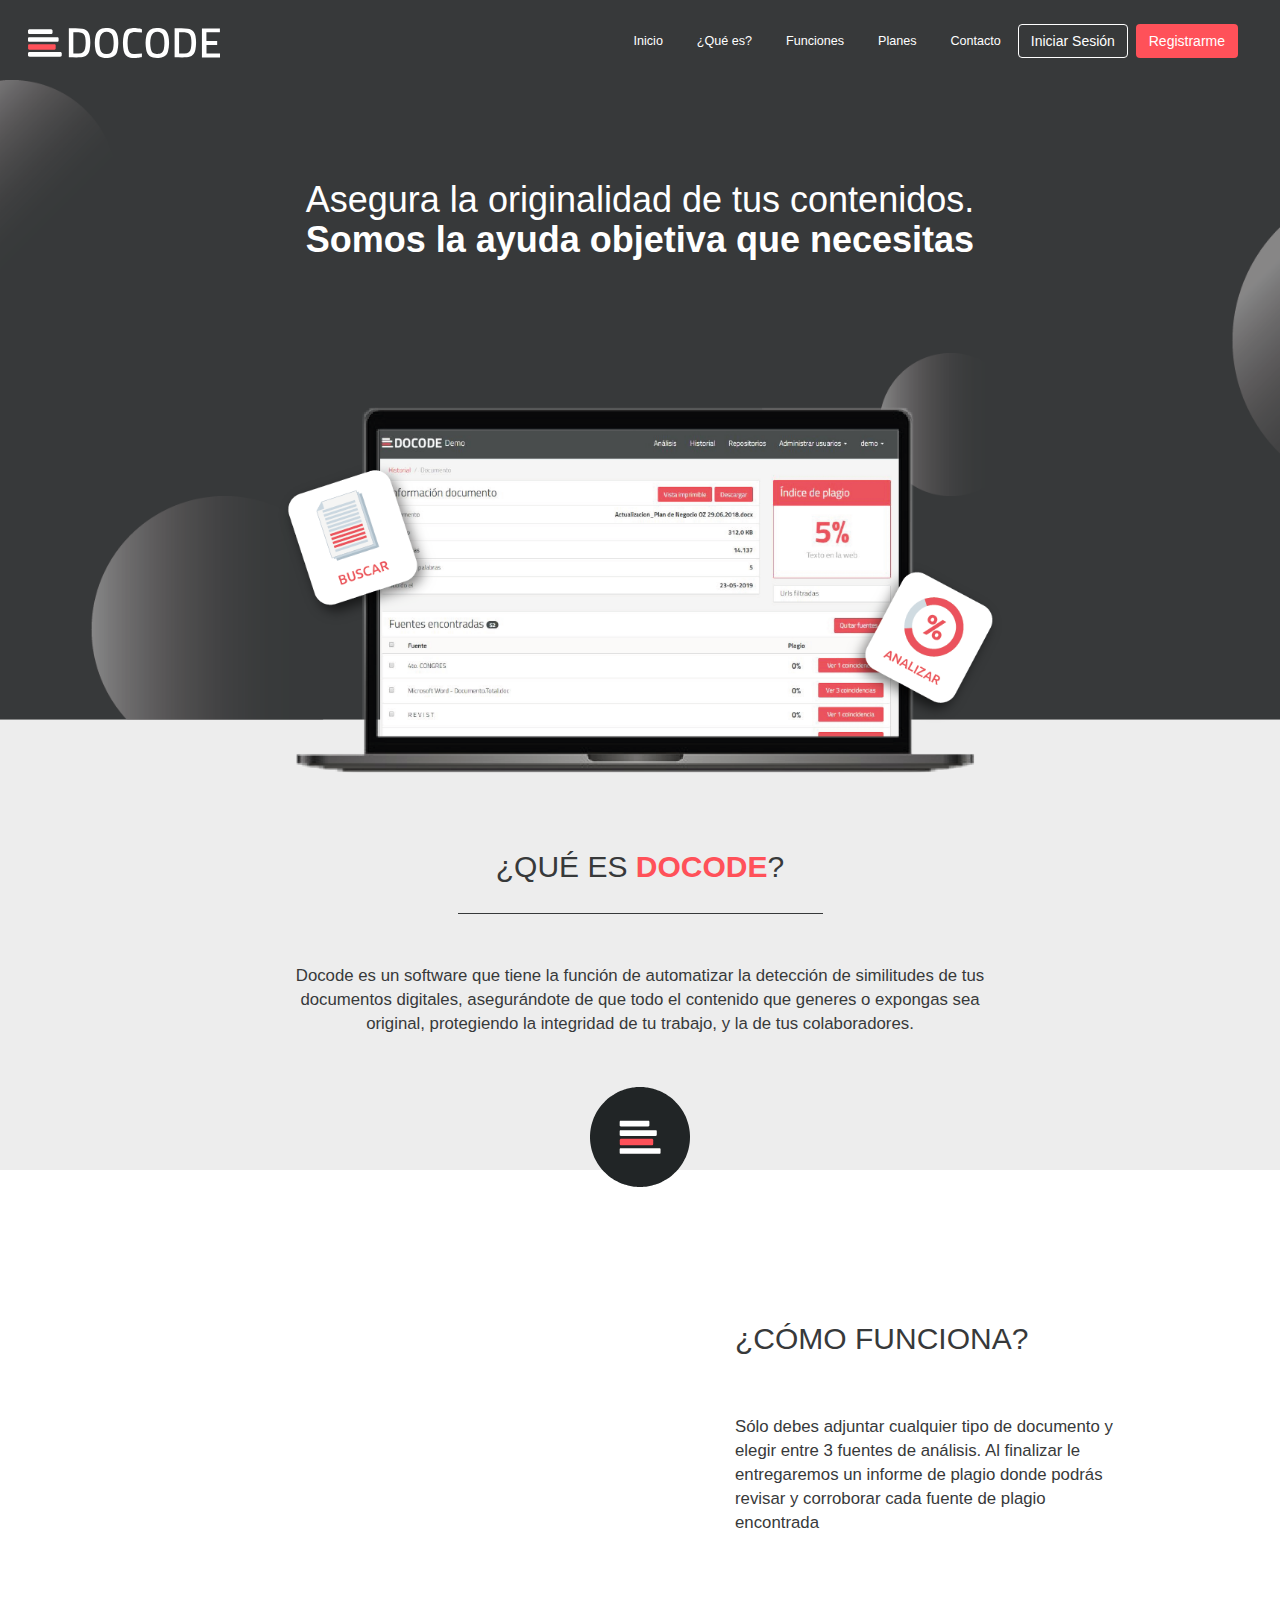
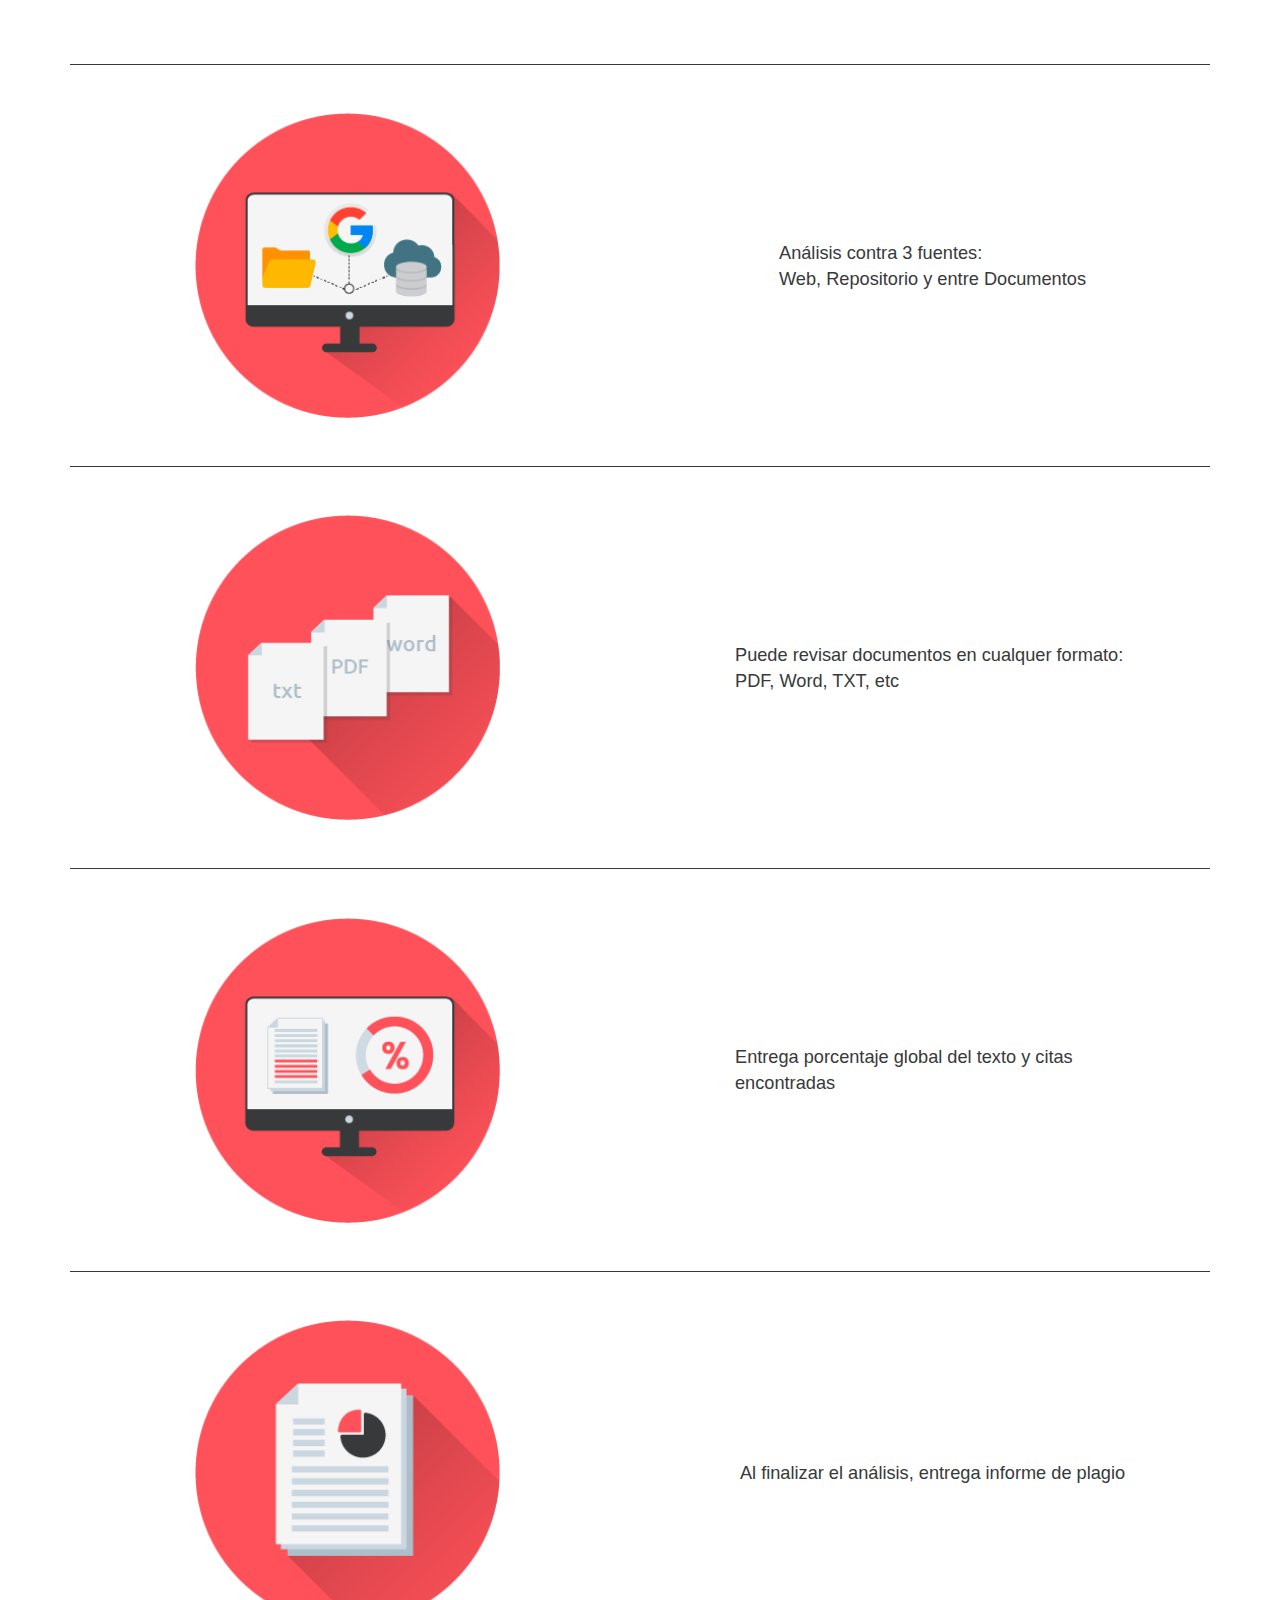
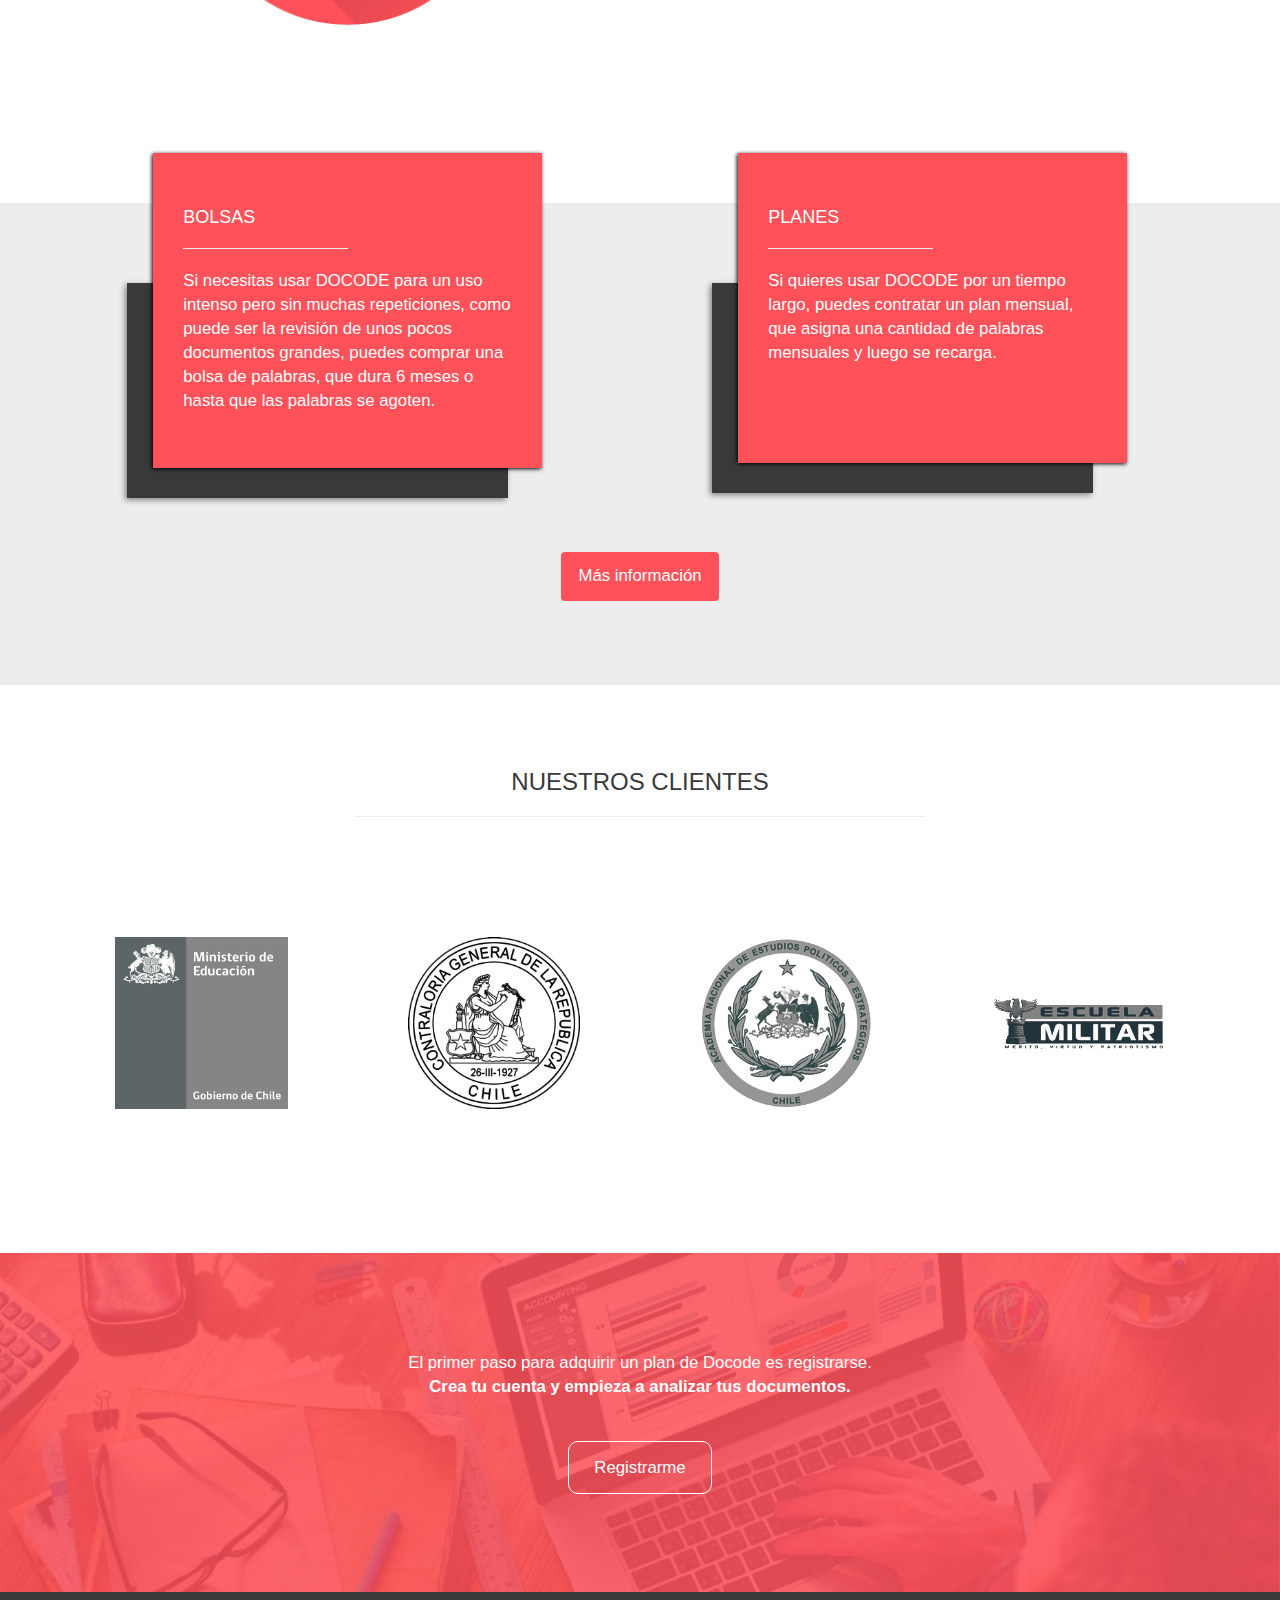
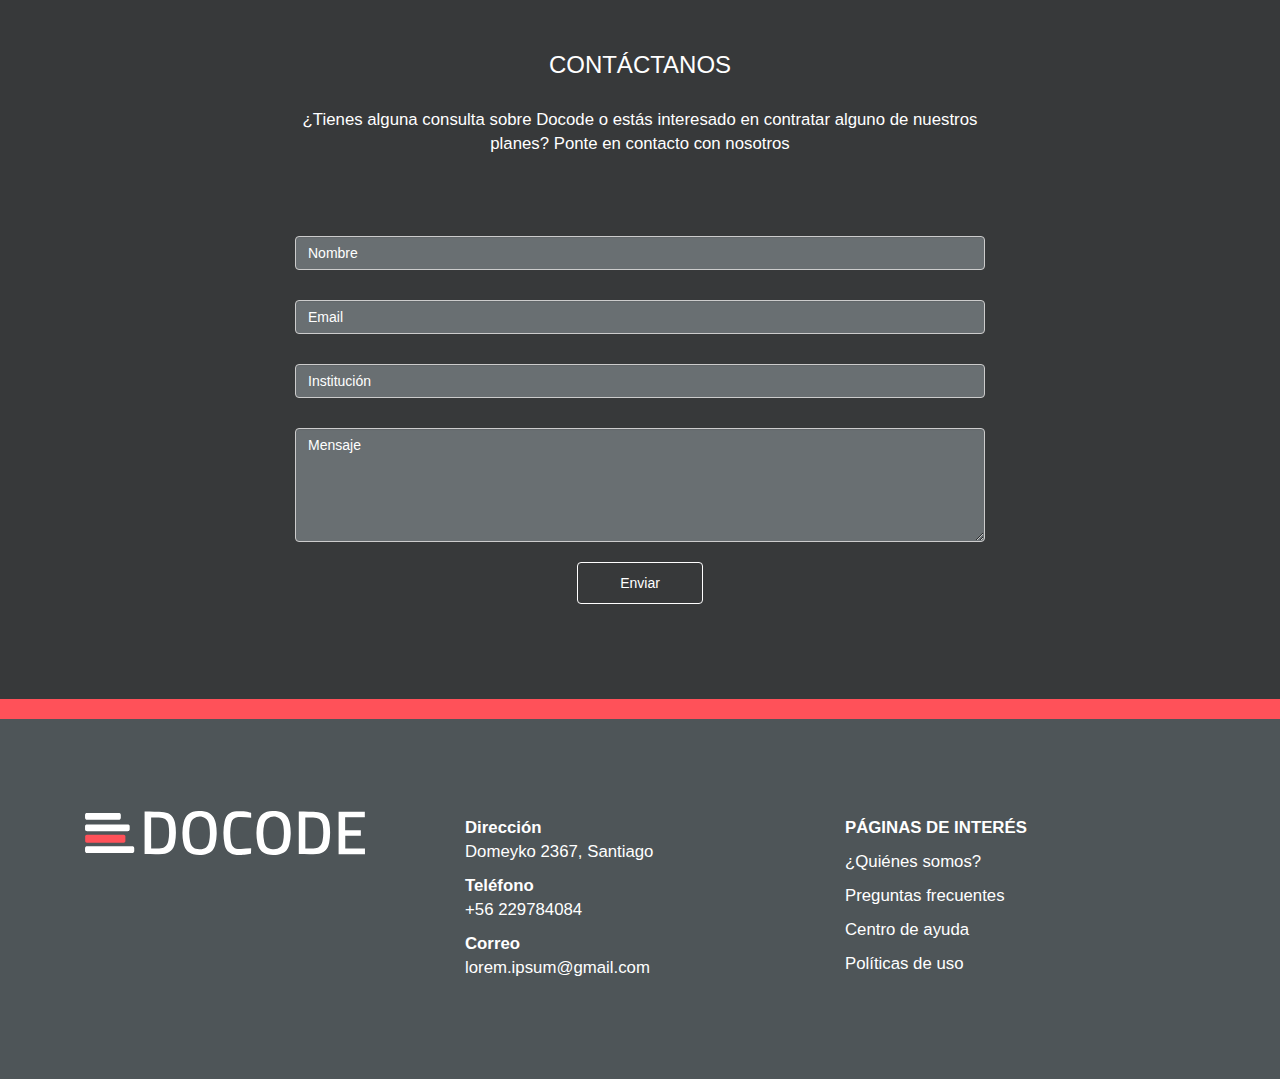
==== index.html @ 424f9059 "f" ====
<!DOCTYPE html>
<html lang="en">

<head>
  <meta charset="UTF-8">
  <meta name="viewport" content="width=device-width, initial-scale=1.0">
  <meta http-equiv="X-UA-Compatible" content="ie=edge">
  <meta name="Description" content="Enter your description here" />
  <link rel="stylesheet" href="https://cdnjs.cloudflare.com/ajax/libs/twitter-bootstrap/3.3.7/css/bootstrap.min.css">
  <link rel="stylesheet" href="https://cdnjs.cloudflare.com/ajax/libs/font-awesome/5.15.2/css/all.min.css">
  <link rel="stylesheet" href="https://use.fontawesome.com/releases/v5.15.2/css/all.css"
    integrity="sha384-vSIIfh2YWi9wW0r9iZe7RJPrKwp6bG+s9QZMoITbCckVJqGCCRhc+ccxNcdpHuYu" crossorigin="anonymous">
  <link rel="stylesheet" href="src/sass/style.css">
  <title>DOCODE</title>
</head>

<body>
  <nav>
    <input type="checkbox" id="check">
    <label class="checkbtn" for="check">
      <i class="fas fa-bars"></i>
    </label>

    <div class="docode-logo">
      <img src="src/assets/logo.svg" alt="">
    </div>
    <ul>
      <li><a href="#">Inicio</a></li>
      <li><a href="#que-es">¿Qué es?</a></li>
      <li><a href="#funciones">Funciones</a></li>
      <li><a href="#planes">Planes</a></li>
      <li><a href="#contacto">Contacto</a></li>
      <ul>
        <li><button type="button" class="btn btn-login">Iniciar Sesión</button></li>
        <li><button type="button" class="btn btn-register">Registrarme</button></li>
      </ul>
    </ul>
  </nav>
  <main>
    <div class="main-bg">
      <h1>Asegura la originalidad de tus contenidos. <br>
        <b>Somos la ayuda objetiva que necesitas</b>
      </h1>
    </div>
    <div class="container">
      <div class="col-md-8" id="que-es">
        <img class="img-fluid" src="./src/assets/computador.png" alt="">
        <h2>¿QUÉ ES <span class="text-red"><b>DOCODE</b></span>?</h2>
        <hr>
        <p class="col-md-9">
          Docode es un software que tiene la función de automatizar la detección
          de similitudes de tus documentos digitales, asegurándote de que todo el
          contenido que generes o expongas sea original, protegiendo la
          integridad de tu trabajo, y la de tus colaboradores.
        </p>
      </div>
    </div>
    <img class="logo-min" src="./src/assets/logomini-01.svg" alt="">
  </main>
  <div class="content">
    <div class="container">
      <div class="row">
        <div class="col-lg-6">
          <iframe width="100%" height="315" src="https://www.youtube.com/embed/mPg3WiUrgM8" frameborder="0"
            allow="accelerometer; autoplay; clipboard-write; encrypted-media; gyroscope; picture-in-picture"
            allowfullscreen></iframe>
        </div>
        <div class="col-lg-6" id="funciones">
          <h2>¿CÓMO FUNCIONA?</h2>
          <p>Sólo debes adjuntar cualquier tipo de
            documento y elegir entre 3 fuentes de
            análisis. Al finalizar le entregaremos un
            informe de plagio donde podrás revisar y
            corroborar cada fuente de plagio
            encontrada</p>
        </div>
      </div>
      <hr>
      <div class="row d-flex">
        <div class="col-md-6 content-icon">
          <img src="./src/assets/iconos/fuentes.png" alt="">
        </div>
        <div class="col-md-6 content-info">
          <p>Análisis contra 3 fuentes: <br>
            Web, Repositorio y entre
            Documentos</p>
        </div>
      </div>
      <hr>
      <div class="row d-flex">
        <div class="col-md-6 content-icon">
          <img src="./src/assets/iconos/documentos.png" alt="">
        </div>
        <div class="col-md-6 content-info">
          <p>Puede revisar documentos
            en cualquer formato: PDF,
            Word, TXT, etc</p>
        </div>
      </div>
      <hr>
      <div class="row d-flex">
        <div class="col-md-6 content-icon">
          <img src="./src/assets/iconos/porcentaje.png" alt="">
        </div>
        <div class="col-md-6 content-info">
          <p>Entrega porcentaje
            global del texto y citas
            encontradas</p>
        </div>
      </div>
      <hr>
      <div class="row d-flex">
        <div class="col-md-6 content-icon">
          <img src="./src/assets/iconos/analisis.png" alt="">
        </div>
        <div class="col-md-6 content-info">
          <p>Al finalizar el análisis,
            entrega informe de
            plagio</p>
        </div>
      </div>
    </div>
  </div>
  <div class="plans">
    <div class="container">
      <div id="planes" class="row">
        <div class="col-md-6 col-card">
          <div class="plan-bg-card">
          </div>
          <div class="plan-card">
            <h4>BOLSAS</h4>
            <hr>
            <p>Si necesitas usar DOCODE para
              un uso intenso pero sin muchas
              repeticiones, como puede ser la
              revisión de unos pocos
              documentos grandes, puedes
              comprar una bolsa de palabras,
              que dura 6 meses o hasta que
              las palabras se agoten.</p>
          </div>
        </div>
        <div class="col-md-6 col-card">
          <div class="plan-bg-card">
          </div>
          <div class="plan-card">
            <h4>PLANES</h4>
            <hr>
            <p>Si quieres usar DOCODE por un
              tiempo largo, puedes contratar
              un plan mensual, que asigna una
              cantidad de palabras mensuales
              y luego se recarga.</p>
          </div>
        </div>
      </div>
      <div class="plan-button">
        <button type="button" class="btn">Más información</button>
      </div>
    </div>
  </div>
  <div class="clients">
    <div class="container">
      <h3>NUESTROS CLIENTES</h3>
      <hr>
      <div class="row">
        <div class="col-md-3 col-sm-6">
          <img src="./src/assets/clientes/Logo_del_Ministerio_de_Educación_(Chile).png" alt="">
        </div>
        <div class="col-md-3 col-sm-6">
          <img src="./src/assets/clientes/Contraloria_General_de_la_Republica_de_Chile.png" alt="">
        </div>
        <div class="col-md-3 col-sm-6">
          <img src="./src/assets/clientes/Logo_anepe_grande.png" alt="">
        </div>
        <div class="col-md-3 col-sm-6">
          <img src="./src/assets/clientes/escuela-militar.png" alt="">
        </div>
      </div>
    </div>
  </div>
  <div class="register">
    <div class="container">
      <p>El primer paso para adquirir un plan de Docode es registrarse. <br>
        <b> Crea tu cuenta y empieza a analizar tus documentos.</b>
      </p>
      <div class="register-button">
        <button type="button" class="btn">Registrarme</button>
      </div>
    </div>
  </div>
  <div class="contact">
    <div class="container">
      <div class="row" id="contacto">
        <div class="col-md-8 col-md-offset-2">
          <h3>CONTÁCTANOS</h3>
          <p>¿Tienes alguna consulta sobre Docode o estás interesado en contratar alguno
            de nuestros planes? Ponte en contacto con nosotros</p>
          <form action="">
            <div class="form-group">
              <input type="name" class="form-control" id="name" placeholder="Nombre">
              <input type="email" class="form-control" id="email" placeholder="Email">
              <input class="form-control" id="institucion" placeholder="Institución">
              <textarea class="form-control" placeholder="Mensaje" rows="5"></textarea>
              <div class="send-button">
                <button type="button" class="btn">Enviar</button>
              </div>
            </div>
          </form>
        </div>
      </div>
    </div>
  </div>
  <footer>
    <div class="redband"></div>
    <div class="container">
      <div class="row">
        <div class="col-sm-4">
          <img src="./src/assets/logo.svg" alt="">
        </div>
        <div class="col-sm-4">
          <ul>
            <li><b>Dirección</b><br>
              Domeyko 2367, Santiago</li>

            <li><b>Teléfono</b><br>
              +56 229784084</li>

            <li><b>Correo</b><br>
              <a href="mailto:">lorem.ipsum@gmail.com
            </li></a>
          </ul>
        </div>
        <div class="col-sm-4">
          <ul>
            <li>
              <b>PÁGINAS DE INTERÉS</b>
            </li>
            <li>
              <a href="">¿Quiénes somos?</a>
            </li>
            <li>
              <a href="">Preguntas frecuentes</a>
            </li>
            <li>
              <a href="">Centro de ayuda</a>
            </li>
            <li>
              <a href="">Políticas de uso</a>
            </li>
          </ul>
        </div>
      </div>
    </div>
  </footer>


  <script src="https://cdnjs.cloudflare.com/ajax/libs/jquery/3.5.1/jquery.min.js"></script>
  <script src="https://cdnjs.cloudflare.com/ajax/libs/twitter-bootstrap/3.3.7/js/bootstrap.min.js"></script>
</body>

</html>
---- src/sass/style.css ----
nav {
  background-color: #37393A;
  height: 80px;
  width: 100%;
  z-index: 3;
}

.docode-logo {
  display: inline-block;
  padding: 28px;
}

.docode-logo img {
  height: 30px;
  -webkit-transition: .3s;
  transition: .3s;
}

@media (max-width: 599px) {
  .docode-logo img {
    height: 23px;
  }
}

nav {
  position: fixed;
}

nav ul {
  float: right;
  margin-right: 20px;
}

@media (max-width: 928px) {
  nav ul {
    position: fixed;
    width: 100%;
    height: 100vh;
    background: #37393A;
    top: 80px;
    left: -100%;
    text-align: center;
    -webkit-transition: all .5s;
    transition: all .5s;
  }
}

nav ul li {
  display: inline-block;
  line-height: 80px;
  margin: 0 2px;
}

@media (max-width: 928px) {
  nav ul li {
    display: block;
  }
}

nav ul li a {
  color: white;
  font-size: .9em;
  padding: 7px 13px;
  border-radius: 3px;
}

@media (max-width: 928px) {
  nav ul li a {
    font-size: 20px;
  }
}

nav ul li a:hover, nav ul li a:focus {
  text-decoration: none;
  color: white;
  background-color: #FF5159;
}

@media (max-width: 928px) {
  nav ul li a:hover, nav ul li a:focus {
    color: #FF5159;
    background: none;
  }
}

.checkbtn {
  font-size: 30px;
  color: white;
  float: right;
  line-height: 80px;
  margin-right: 40px;
  cursor: pointer;
  display: none;
}

@media (max-width: 928px) {
  .checkbtn {
    display: block;
  }
}

#check {
  display: none;
}

#check:checked ~ ul {
  left: 0;
}

.btn-login {
  background-color: #37393A;
  color: white;
  border: solid 1px white;
  -webkit-transition: .3s;
  transition: .3s;
}

.btn-login:hover {
  background-color: white;
}

.btn-register {
  background-color: #FF5159;
  color: white;
  -webkit-transition: .3s;
  transition: .3s;
}

.btn-register:hover {
  background-color: #ff1e28;
  color: white;
}

main {
  min-height: 130vh;
  display: -webkit-box;
  display: -ms-flexbox;
  display: flex;
  background-color: #EDEDED;
  -webkit-box-orient: vertical;
  -webkit-box-direction: normal;
      -ms-flex-direction: column;
          flex-direction: column;
}

main .main-bg {
  height: 80vh;
  width: 100%;
  background-image: url("../assets/banner.png");
  background-size: cover;
  background-position: center;
  z-index: 1;
  display: -webkit-box;
  display: -ms-flexbox;
  display: flex;
  -webkit-box-pack: center;
      -ms-flex-pack: center;
          justify-content: center;
}

main .main-bg h1 {
  color: white;
  margin: 0 auto;
  margin-top: 5em;
}

@media (max-width: 767px) {
  main .main-bg h1 {
    text-align: center;
    font-size: 2em;
    margin-top: 6em;
  }
}

main .container {
  z-index: 2;
  display: -webkit-box;
  display: -ms-flexbox;
  display: flex;
  -webkit-box-orient: vertical;
  -webkit-box-direction: normal;
      -ms-flex-direction: column;
          flex-direction: column;
  -ms-flex-pack: distribute;
      justify-content: space-around;
  -webkit-box-align: center;
      -ms-flex-align: center;
          align-items: center;
  text-align: center;
}

main .container .col-md-8 {
  margin-top: -40vh;
}

@media (max-width: 767px) {
  main .container .col-md-8 {
    margin-top: -20vh;
  }
}

main .container img {
  width: 100%;
}

main .container hr {
  width: 50%;
  margin: 0 auto;
  border-top: #37393A solid 1px;
}

main .container h2 {
  padding: 1em 0;
}

main .container p {
  font-size: 1.2em;
  padding: 3em 0;
  width: 100%;
}

main .text-red {
  color: #FF5159;
}

main .logo-min {
  width: 100px;
  margin-left: auto;
  margin-right: auto;
  margin-bottom: -50px;
}

.content {
  margin-top: 8em;
}

.content h2 {
  padding: 4rem 8rem;
  padding-bottom: 2rem;
}

@media (max-width: 767px) {
  .content h2 {
    padding: 3rem;
  }
}

.content p {
  font-size: 1.2em;
  padding: 4rem 8rem;
}

@media (max-width: 767px) {
  .content p {
    padding: 3rem;
  }
}

.content .row .col-lg-6 {
  margin-bottom: 3em;
}

.content .d-flex {
  display: -webkit-box;
  display: -ms-flexbox;
  display: flex;
  -webkit-box-pack: center;
      -ms-flex-pack: center;
          justify-content: center;
  -webkit-box-align: center;
      -ms-flex-align: center;
          align-items: center;
}

@media (max-width: 767px) {
  .content .d-flex {
    display: block;
  }
}

.content hr {
  border-top: #37393A solid 1px;
}

.content .content-icon {
  display: -webkit-box;
  display: -ms-flexbox;
  display: flex;
  -webkit-box-pack: center;
      -ms-flex-pack: center;
          justify-content: center;
  padding: 2em 10em;
}

.content .content-icon img {
  width: 100%;
}

@media (max-width: 599px) {
  .content .content-icon img {
    width: 100px;
    height: 100px;
  }
}

.content .content-info {
  display: -webkit-box;
  display: -ms-flexbox;
  display: flex;
  -webkit-box-pack: center;
      -ms-flex-pack: center;
          justify-content: center;
  -webkit-box-align: center;
      -ms-flex-align: center;
          align-items: center;
  height: 100%;
}

.content .content-info p {
  font-size: 1.3em;
}

@media (max-width: 992px) {
  .content .content-info p {
    padding: 4rem;
  }
}

.plans {
  background-color: #EDEDED;
  margin-top: 15rem;
  position: relative;
  min-height: 50vh;
}

.plans .col-card {
  margin-top: 5rem;
  display: -webkit-box;
  display: -ms-flexbox;
  display: flex;
  -webkit-box-pack: center;
      -ms-flex-pack: center;
          justify-content: center;
  -webkit-box-align: center;
      -ms-flex-align: center;
          align-items: center;
}

@media (max-width: 992px) {
  .plans .col-card {
    margin-top: 18rem;
  }
}

.plans .plan-bg-card {
  background-color: #37393A;
  position: absolute;
  margin-left: -6rem;
  margin-top: 6rem;
  width: 65%;
  height: 100%;
  z-index: 0;
  -webkit-box-shadow: -2px 2px 6px gray;
          box-shadow: -2px 2px 6px gray;
}

.plans .plan-card {
  position: relative;
  margin-top: -10rem;
  background-color: #FF5159;
  padding: 5.5rem 3rem;
  width: 70%;
  z-index: 1;
  -webkit-box-shadow: -1px 1px 4px black;
          box-shadow: -1px 1px 4px black;
  min-height: 310px;
}

@media (max-width: 599px) {
  .plans .plan-card {
    width: 85%;
  }
}

.plans .plan-card p {
  color: white;
  font-size: 1.2em;
}

.plans .plan-card h4 {
  color: white;
}

.plans .plan-card hr {
  width: 50%;
}

.plans .plan-button {
  display: -webkit-box;
  display: -ms-flexbox;
  display: flex;
  -webkit-box-pack: center;
      -ms-flex-pack: center;
          justify-content: center;
  margin-top: 6em;
}

.plans .plan-button button {
  color: white;
  background: #FF5159;
  font-size: 1.2em;
  padding: .7em 1em;
  margin-bottom: 5em;
  -webkit-transition: .3s;
  transition: .3s;
}

.plans .plan-button button:hover {
  background-color: #ff1e28;
}

.clients {
  padding: 6em 0;
}

.clients h3 {
  text-align: center;
}

.clients hr {
  width: 50%;
  margin: 2rem auto 6rem;
}

.clients .row {
  display: -webkit-box;
  display: -ms-flexbox;
  display: flex;
  -webkit-box-pack: center;
      -ms-flex-pack: center;
          justify-content: center;
  -webkit-box-align: center;
      -ms-flex-align: center;
          align-items: center;
}

@media (max-width: 992px) {
  .clients .row {
    display: block;
  }
}

.clients .col-md-3 {
  padding: 6rem;
}

@media (min-width: 600px) and (max-width: 990px) {
  .clients .col-md-3 {
    width: 50%;
    margin: 0 auto;
  }
}

@media (max-width: 599px) {
  .clients .col-md-3 {
    padding: 2rem 6rem;
  }
}

.clients img {
  width: 100%;
}

.register {
  background-image: url("../assets/banner-registro.png");
  background-position: center;
  background-size: cover;
  padding: 7em 0;
}

.register p {
  font-size: 1.2em;
  color: white;
  text-align: center;
}

.register .register-button {
  display: -webkit-box;
  display: -ms-flexbox;
  display: flex;
  -webkit-box-pack: center;
      -ms-flex-pack: center;
          justify-content: center;
  margin-top: 3em;
}

.register .register-button .btn {
  background-color: transparent;
  border: solid 1px white;
  color: white;
  font-size: 1.2em;
  padding: .8em 1.5em;
  border-radius: 10px;
  -webkit-transition: .3s;
  transition: .3s;
}

.register .register-button .btn:hover {
  background-color: white;
  color: #FF5159;
}

.contact {
  background-color: #37393A;
  text-align: center;
  padding: 5rem 0;
}

.contact form {
  padding: 3rem;
}

.contact p {
  color: white;
  font-size: 1.2em;
  padding: 2rem;
}

.contact h3 {
  color: white;
  padding: 1rem;
}

.contact label {
  color: white;
  display: -webkit-box;
  display: -ms-flexbox;
  display: flex;
}

.contact input {
  background-color: #696F72;
  margin: 30px 0;
}

.contact ::-webkit-input-placeholder {
  color: white;
}

.contact :-ms-input-placeholder {
  color: white;
}

.contact ::-ms-input-placeholder {
  color: white;
}

.contact ::placeholder {
  color: white;
}

.contact textarea {
  margin: 20px 0;
  background-color: #696F72;
}

.contact .send-button button {
  padding: 1rem 3em;
  color: white;
  background-color: transparent;
  border: solid 1px white;
  -webkit-transition: .3s;
  transition: .3s;
}

.contact .send-button button:hover {
  background-color: white;
  color: #37393A;
}

footer {
  position: relative;
  background-color: #4E5558;
  padding: 6em 0;
}

@media (max-width: 767px) {
  footer {
    padding: 3em 0;
  }
}

footer a {
  color: white;
}

footer a:hover {
  color: white;
}

footer .redband {
  height: 20px;
  background: #FF5159;
  position: absolute;
  top: 0;
  width: 100%;
}

footer .row {
  margin: 0;
  padding: 0;
}

footer .row .col-sm-4 {
  margin-top: 2em;
}

footer img {
  width: 80%;
}

@media (max-width: 767px) {
  footer img {
    width: 50%;
  }
}

footer ul li {
  color: white;
  font-size: 1.2em;
  padding: .5rem 0;
}

* {
  padding: 0;
  margin: 0;
  text-decoration: none;
  list-style: none;
  -webkit-box-sizing: border-box;
          box-sizing: border-box;
}

h1, h2, h3, h4, h5, h6, p {
  margin: 0;
  padding: 0;
  color: #37393A;
}

.d-flex-jcenter {
  display: -webkit-box;
  display: -ms-flexbox;
  display: flex;
  -webkit-box-pack: center;
      -ms-flex-pack: center;
          justify-content: center;
}
/*# sourceMappingURL=style.css.map */
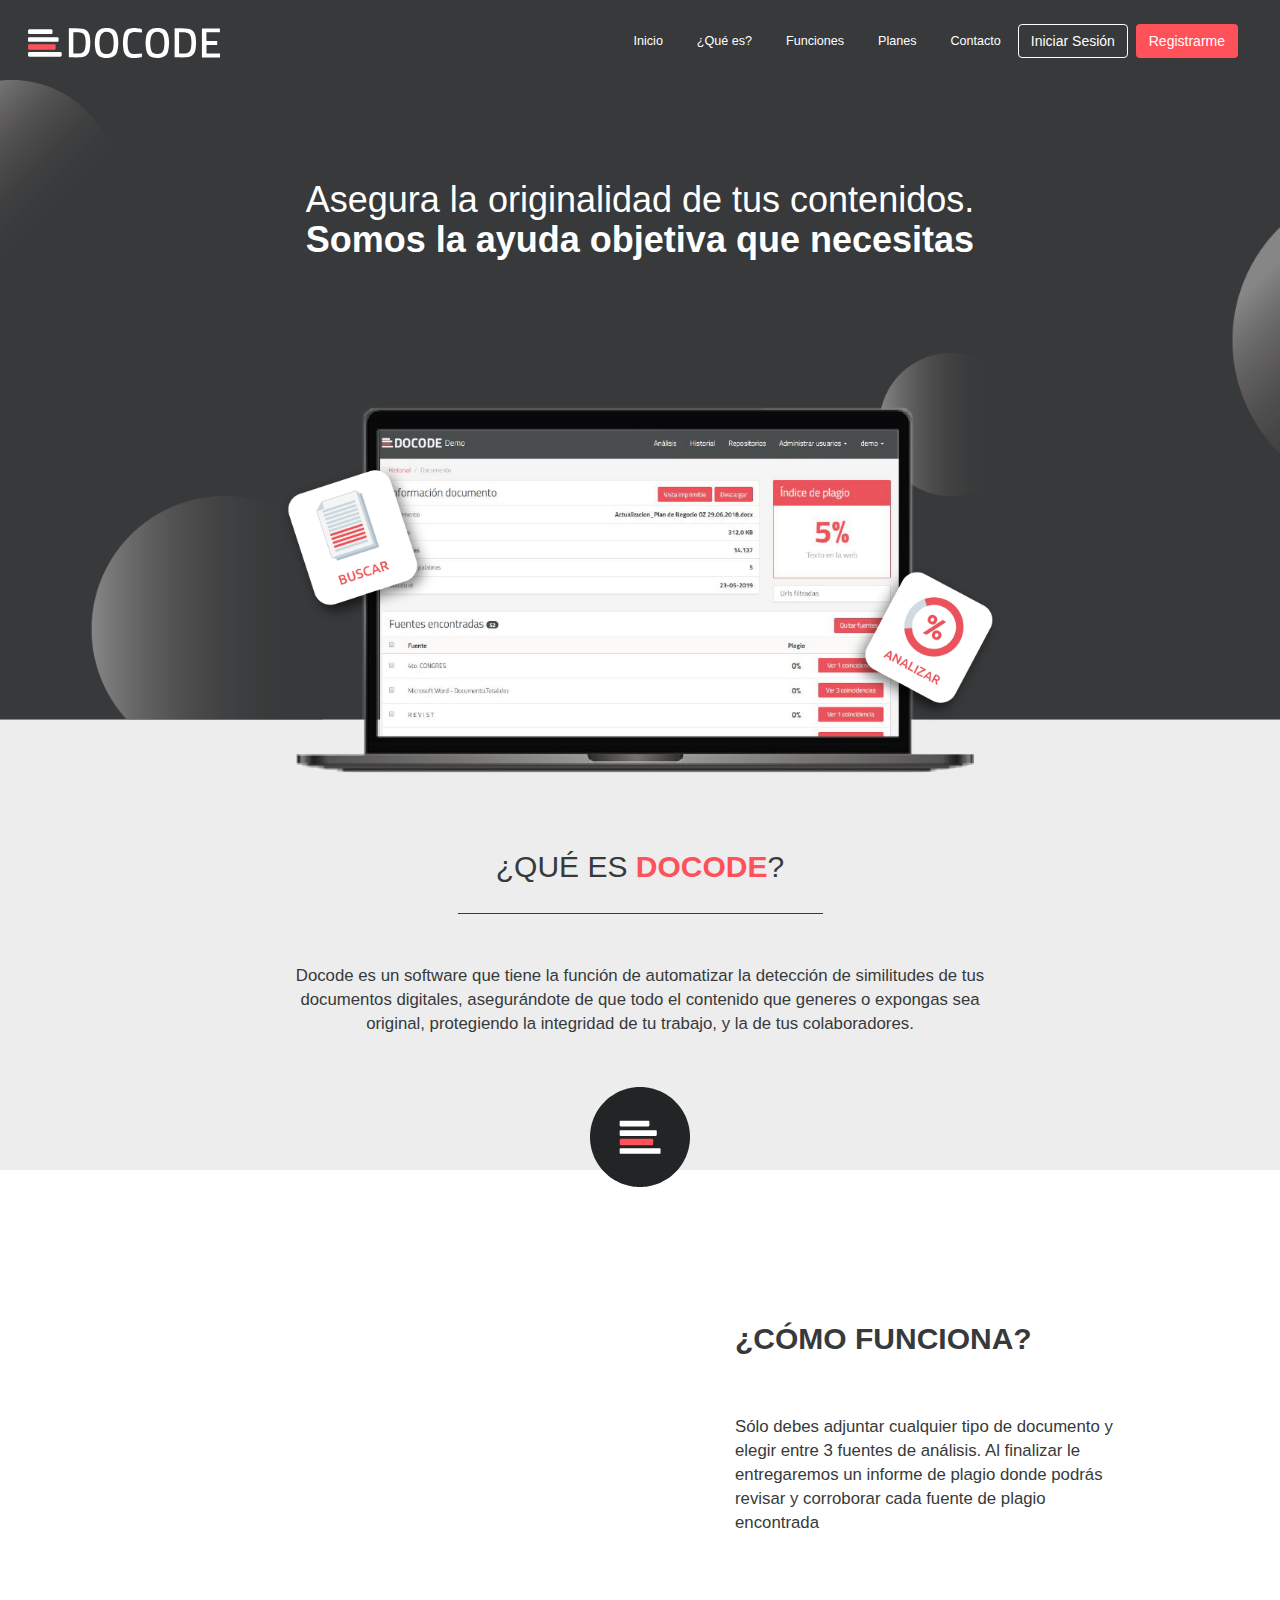
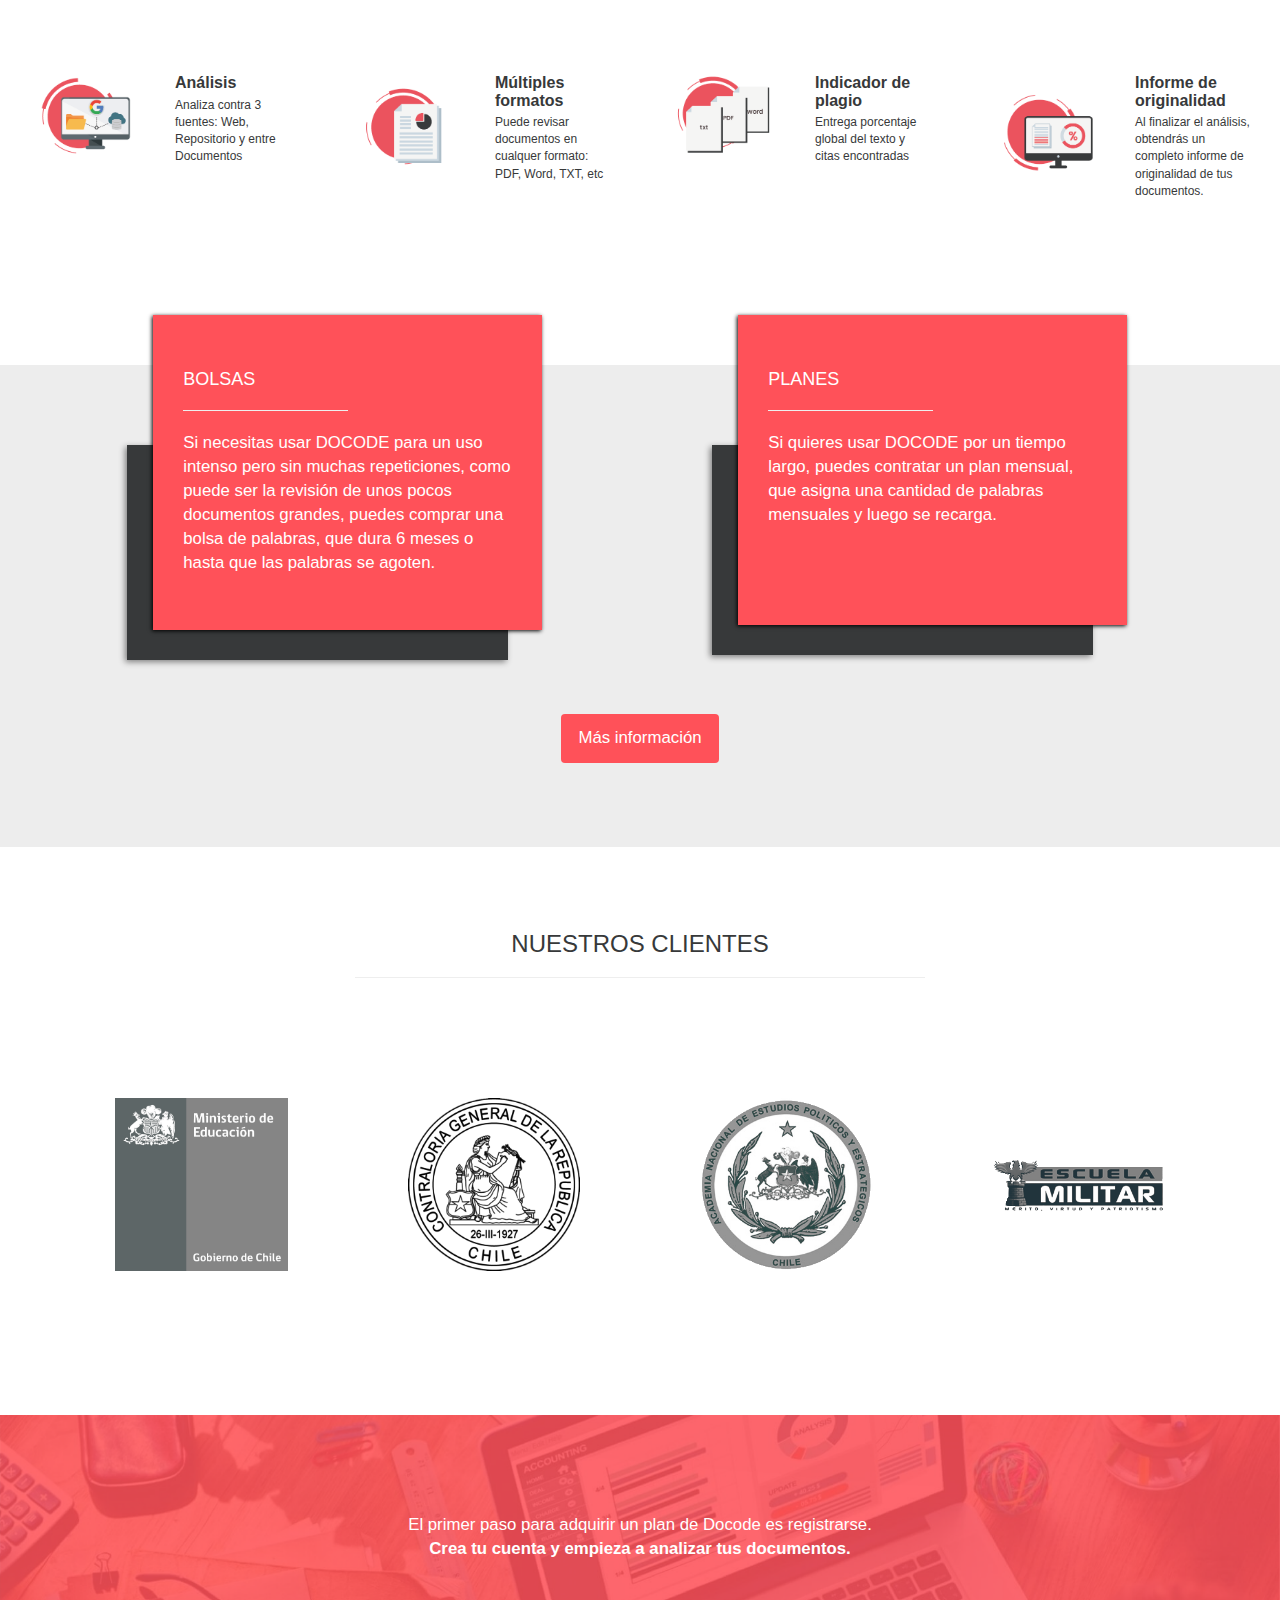
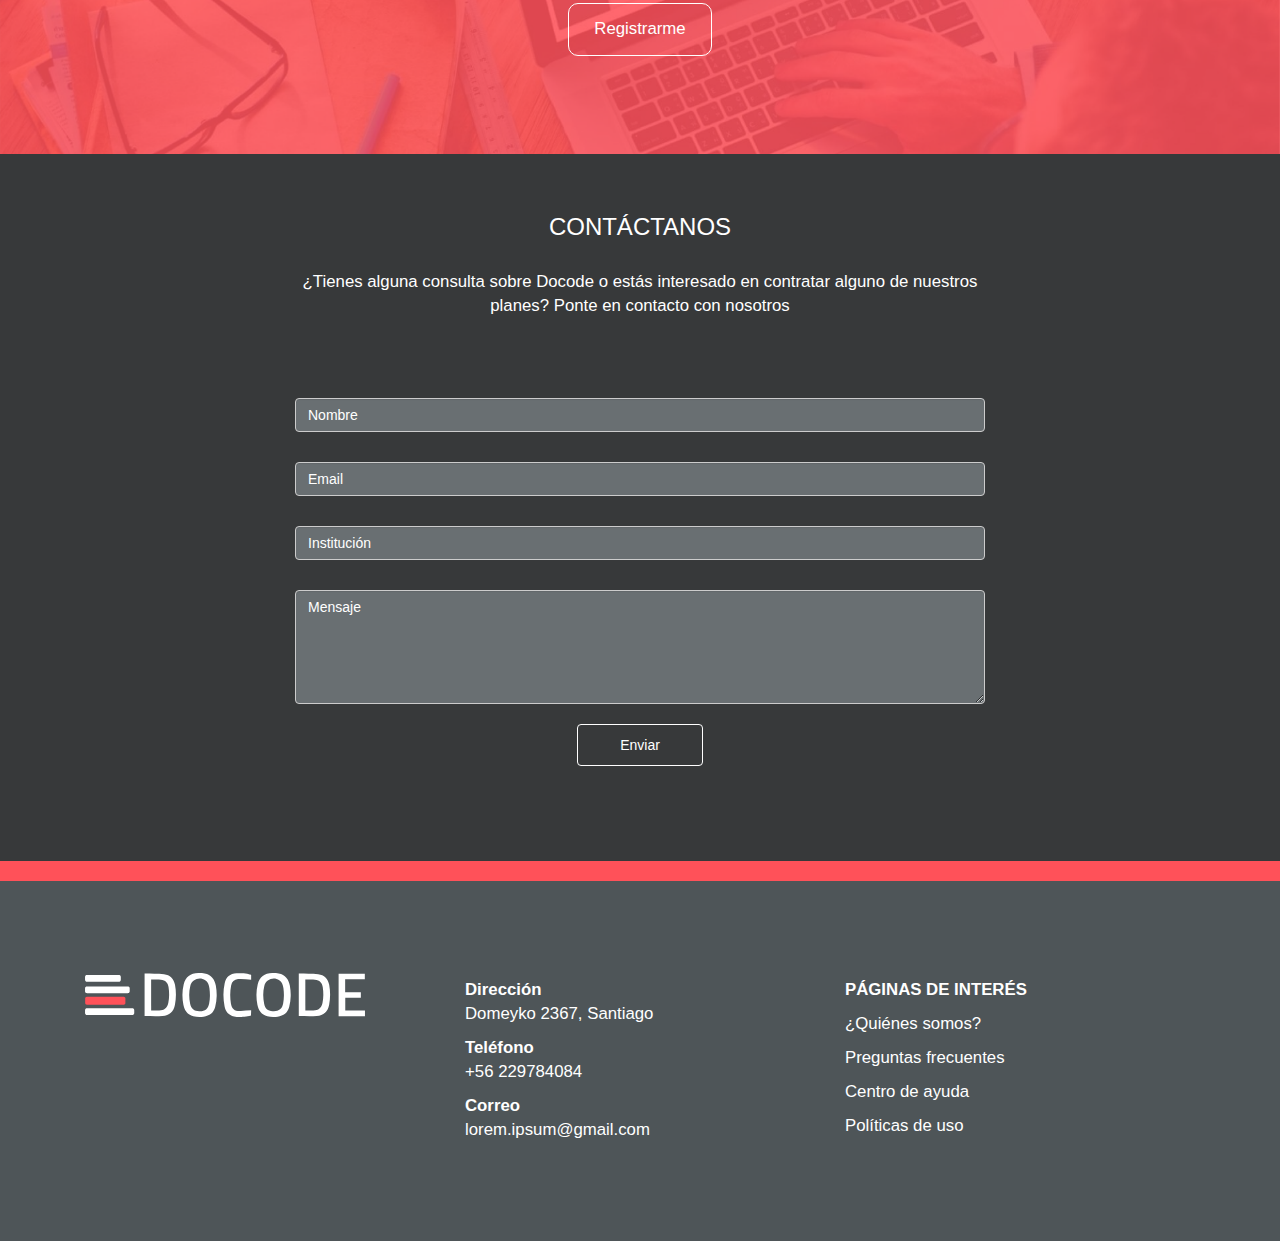
==== commit 9bc631bd: "funcionalidades actualizadas" ====
--- a/index.html
+++ b/index.html
@@ -66,7 +66,7 @@
             allowfullscreen></iframe>
         </div>
         <div class="col-lg-6" id="funciones">
-          <h2>¿CÓMO FUNCIONA?</h2>
+          <h2><b>¿CÓMO FUNCIONA?</b></h2>
           <p>Sólo debes adjuntar cualquier tipo de
             documento y elegir entre 3 fuentes de
             análisis. Al finalizar le entregaremos un
@@ -75,52 +75,63 @@
             encontrada</p>
         </div>
       </div>
-      <hr>
-      <div class="row d-flex">
-        <div class="col-md-6 content-icon">
-          <img src="./src/assets/iconos/fuentes.png" alt="">
-        </div>
-        <div class="col-md-6 content-info">
-          <p>Análisis contra 3 fuentes: <br>
-            Web, Repositorio y entre
-            Documentos</p>
-        </div>
-      </div>
-      <hr>
-      <div class="row d-flex">
-        <div class="col-md-6 content-icon">
-          <img src="./src/assets/iconos/documentos.png" alt="">
-        </div>
-        <div class="col-md-6 content-info">
-          <p>Puede revisar documentos
-            en cualquer formato: PDF,
-            Word, TXT, etc</p>
-        </div>
-      </div>
-      <hr>
-      <div class="row d-flex">
-        <div class="col-md-6 content-icon">
-          <img src="./src/assets/iconos/porcentaje.png" alt="">
-        </div>
-        <div class="col-md-6 content-info">
-          <p>Entrega porcentaje
-            global del texto y citas
-            encontradas</p>
-        </div>
-      </div>
-      <hr>
-      <div class="row d-flex">
-        <div class="col-md-6 content-icon">
-          <img src="./src/assets/iconos/analisis.png" alt="">
-        </div>
-        <div class="col-md-6 content-info">
-          <p>Al finalizar el análisis,
-            entrega informe de
-            plagio</p>
-        </div>
-      </div>
-    </div>
-  </div>
+    </div>
+  </div>
+
+  
+  <div class="functions row">
+
+    <div class="col-lg-3 col-sm-6">
+      <div class="row d-flex">
+        <div class="col-xs-6">
+          <img src="./src/assets/iconos/1.png" alt="">
+        </div>
+        <div class="col-xs-6">
+          <h4><b>Análisis</b></h4>
+          <p>Analiza contra 3 fuentes: Web, Repositorio y entre Documentos</p>
+        </div>
+      </div>
+    </div>
+    
+    <div class="col-lg-3 col-sm-6">
+      <div class="row d-flex">
+        <div class="col-xs-6">
+          <img src="./src/assets/iconos/2.png" alt="">
+        </div>
+        <div class="col-xs-6">
+          <h4><b>Múltiples formatos</b></h4>
+          <p>Puede revisar documentos en cualquer formato: PDF, Word, TXT, etc</p>
+        </div>
+      </div>
+    </div>
+
+    <div class="col-lg-3 col-sm-6">
+      <div class="row d-flex">
+        <div class="col-xs-6">
+          <img src="./src/assets/iconos/3.png" alt="">
+        </div>
+        <div class="col-xs-6">
+          <h4><b>Indicador de plagio</b></h4>
+          <p>Entrega porcentaje global del texto y citas encontradas</p>
+        </div>
+      </div>
+    </div>
+
+    <div class="col-lg-3 col-sm-6">
+      <div class="row d-flex">
+        <div class="col-xs-6">
+          <img src="./src/assets/iconos/4.png" alt="">
+        </div>
+        <div class="col-xs-6">
+          <h4><b>Informe de originalidad</b></h4>
+          <p>Al finalizar el análisis, obtendrás un completo informe de originalidad de tus documentos.</p>
+        </div>
+      </div>
+    </div>
+
+  </div>
+
+
   <div class="plans">
     <div class="container">
       <div id="planes" class="row">
--- a/src/sass/style.css
+++ b/src/sass/style.css
@@ -326,6 +326,36 @@
   }
 }
 
+.functions {
+  margin: 1rem 0 !important;
+}
+
+.functions img {
+  width: 100%;
+}
+
+.functions h4 {
+  padding: 5px 0;
+  font-size: 16px;
+}
+
+.functions p {
+  font-size: 12px;
+}
+
+.functions .d-flex {
+  display: -webkit-box;
+  display: -ms-flexbox;
+  display: flex;
+  -webkit-box-pack: center;
+      -ms-flex-pack: center;
+          justify-content: center;
+  -webkit-box-align: center;
+      -ms-flex-align: center;
+          align-items: center;
+  margin: 15px 0;
+}
+
 .plans {
   background-color: #EDEDED;
   margin-top: 15rem;
@@ -631,6 +661,464 @@
   padding: .5rem 0;
 }
 
+.main-container .main-title {
+  background: #FF5159;
+  min-height: 350px;
+  display: -webkit-box;
+  display: -ms-flexbox;
+  display: flex;
+  -webkit-box-orient: vertical;
+  -webkit-box-direction: normal;
+      -ms-flex-direction: column;
+          flex-direction: column;
+  -webkit-box-pack: center;
+      -ms-flex-pack: center;
+          justify-content: center;
+  -webkit-box-align: center;
+      -ms-flex-align: center;
+          align-items: center;
+  padding: 0 2rem;
+}
+
+.main-container .main-title h1 {
+  color: white;
+  padding: 1rem 0;
+  font-weight: bold;
+}
+
+.main-container .main-title p {
+  color: white;
+}
+
+.main-container_card {
+  border-radius: 5px;
+  min-height: 200px;
+  border-radius: 5px;
+  background: white;
+  margin-top: -80px;
+  margin-left: auto;
+  margin-right: auto;
+  -webkit-box-shadow: -2px 2px 6px gray;
+          box-shadow: -2px 2px 6px gray;
+  width: -webkit-fit-content;
+  width: -moz-fit-content;
+  width: fit-content;
+  position: relative;
+  min-height: 600px;
+  overflow: hidden;
+  margin-bottom: 100px;
+}
+
+@media (max-width: 767px) {
+  .main-container_card {
+    min-height: 900px;
+  }
+}
+
+.main-container_card .container {
+  position: relative;
+}
+
+.main-container_card .card {
+  -webkit-box-shadow: -2px 2px 6px gray;
+          box-shadow: -2px 2px 6px gray;
+  margin: 0;
+  border-radius: 10px !important;
+  overflow: hidden;
+  -webkit-transition: .3s;
+  transition: .3s;
+  background: white;
+  margin: 6rem 0;
+  min-height: 300px;
+}
+
+.main-container_card .card:hover {
+  -webkit-box-shadow: -2px 2px 8px #555;
+          box-shadow: -2px 2px 8px #555;
+}
+
+.main-container_card .card-title {
+  background: #FF5159;
+}
+
+.main-container_card .card-title h3 {
+  padding: 2.5rem;
+  color: white;
+  font-weight: bold;
+  text-align: center;
+  font-size: 2.5rem;
+}
+
+.main-container_card .card-content {
+  padding: 2.5rem;
+  display: -webkit-box;
+  display: -ms-flexbox;
+  display: flex;
+  -webkit-box-orient: vertical;
+  -webkit-box-direction: normal;
+      -ms-flex-direction: column;
+          flex-direction: column;
+}
+
+.main-container_card .card-content p {
+  padding: 1rem 0;
+  color: #4E5558;
+}
+
+.main-container_card .card-content .btn {
+  -ms-flex-item-align: end;
+      align-self: flex-end;
+  border-radius: 15px;
+  -webkit-transition: .3s;
+  transition: .3s;
+  background: #FF5159;
+  color: white;
+}
+
+.main-container_card .card-content .btn:hover {
+  color: #FF5159;
+  border: solid 1px #FF5159;
+  background: white;
+}
+
+@media (min-width: 992px) {
+  .main-container_card .ml-card {
+    margin-left: 5rem;
+  }
+}
+
+@media (min-width: 992px) {
+  .main-container_card .mr-card {
+    margin-right: 5rem;
+  }
+}
+
+.main-container_card form {
+  padding: 3rem;
+}
+
+.main-container_card form input {
+  margin: 2rem 0;
+}
+
+.steps {
+  padding: 3rem 5rem;
+}
+
+.pointer {
+  width: 100%;
+  height: 40px;
+  position: relative;
+  background: #FF5159;
+  display: -webkit-box;
+  display: -ms-flexbox;
+  display: flex;
+  -webkit-box-pack: center;
+      -ms-flex-pack: center;
+          justify-content: center;
+  -webkit-box-align: center;
+      -ms-flex-align: center;
+          align-items: center;
+  padding-left: 2.5rem;
+  margin-top: 1rem;
+}
+
+.pointer h5 {
+  color: white;
+}
+
+.pointer:after {
+  content: "";
+  position: absolute;
+  left: 0;
+  bottom: 0;
+  width: 0;
+  height: 0;
+  border-left: 20px solid white;
+  border-top: 20px solid transparent;
+  border-bottom: 20px solid transparent;
+}
+
+.pointer:before {
+  content: "";
+  position: absolute;
+  right: -20px;
+  bottom: 0;
+  width: 0;
+  height: 0;
+  border-left: 20px solid #FF5159;
+  border-top: 20px solid transparent;
+  border-bottom: 20px solid transparent;
+}
+
+.payment-btn {
+  display: -webkit-box;
+  display: -ms-flexbox;
+  display: flex;
+  -webkit-box-pack: end;
+      -ms-flex-pack: end;
+          justify-content: flex-end;
+}
+
+.payment-btn .btn {
+  border-radius: 15px;
+  border: solid 1px #FF5159;
+  color: #FF5159;
+  -webkit-transition: .3s;
+  transition: .3s;
+  background: white;
+  margin-bottom: 3rem;
+}
+
+.payment-btn .btn:hover {
+  color: white;
+  background: #FF5159;
+}
+
+.payment-btn-step2 {
+  -webkit-box-pack: justify;
+      -ms-flex-pack: justify;
+          justify-content: space-between;
+}
+
+.bf-step {
+  background: #ffbcc0;
+}
+
+.bf-step::before {
+  border-left: 20px solid #ffbcc0;
+  border-top: 20px solid transparent;
+  border-bottom: 20px solid transparent;
+}
+
+.step1 {
+  left: 0;
+  position: absolute;
+  -webkit-transition: .5s;
+  transition: .5s;
+  width: 100%;
+}
+
+.step2 {
+  -webkit-transition: .5s;
+  transition: .5s;
+  left: 100vw;
+  position: absolute;
+  width: 100%;
+}
+
+.step2 h3 {
+  color: #FF5159;
+  font-weight: bold;
+  margin-bottom: 2rem;
+}
+
+.step2 label {
+  margin: 5px 0;
+  font-size: 1.5em;
+  display: -webkit-box;
+  display: -ms-flexbox;
+  display: flex;
+  -webkit-box-align: center;
+      -ms-flex-align: center;
+          align-items: center;
+  padding: 0 2rem;
+  font-weight: bold;
+  color: #FF5159;
+  -webkit-box-pack: justify;
+      -ms-flex-pack: justify;
+          justify-content: space-between;
+}
+
+.step2 p {
+  margin: 1.5rem 0;
+}
+
+.step2 .input-radio {
+  margin: 0;
+  position: relative !important;
+}
+
+.monthly-options {
+  margin-bottom: 2em;
+}
+
+.monthly-options .col-sm-3 {
+  padding: 0;
+}
+
+.monthly-options h5 {
+  text-align: center;
+  color: #FF5159;
+}
+
+.monthly-options-item {
+  background: white;
+  border: solid 1px #FF5159;
+  padding: 1rem;
+  cursor: pointer;
+  -webkit-transition: .3s;
+  transition: .3s;
+}
+
+@media (max-width: 992px) {
+  .monthly-options-item {
+    min-height: 52px;
+  }
+}
+
+@media (max-width: 767px) {
+  .monthly-options-item {
+    min-height: auto;
+    margin: 5px 0;
+    border-radius: 20px;
+  }
+}
+
+.monthly-options-item:hover {
+  background: #FF5159;
+}
+
+.monthly-options-item:hover h5 {
+  color: white !important;
+}
+
+.monthly-options .active {
+  background-color: #FF5159;
+}
+
+.monthly-options .active h5 {
+  color: white !important;
+}
+
+.monthly-options .border-rl {
+  border-top-left-radius: 20px;
+  border-bottom-left-radius: 20px;
+}
+
+.monthly-options .border-rr {
+  border-top-right-radius: 20px;
+  border-bottom-right-radius: 20px;
+}
+
+.monthly-options .card-options {
+  margin: 2rem 0;
+  position: relative;
+  min-height: 250px;
+  width: 100%;
+  display: -webkit-box;
+  display: -ms-flexbox;
+  display: flex;
+  -webkit-box-pack: center;
+      -ms-flex-pack: center;
+          justify-content: center;
+  overflow: hidden;
+}
+
+@media (max-width: 767px) {
+  .monthly-options .card-options {
+    min-height: 276px;
+  }
+}
+
+.monthly-options .card-options-item {
+  min-height: 200px;
+  margin: 5px;
+  display: -webkit-box;
+  display: -ms-flexbox;
+  display: flex;
+  -webkit-box-orient: vertical;
+  -webkit-box-direction: normal;
+      -ms-flex-direction: column;
+          flex-direction: column;
+  text-align: center;
+  -webkit-box-pack: center;
+      -ms-flex-pack: center;
+          justify-content: center;
+  border-radius: 15px;
+  -webkit-box-shadow: 0px 0px 6px gray;
+          box-shadow: 0px 0px 6px gray;
+  -webkit-transition: .3s;
+  transition: .3s;
+  padding: 10px;
+}
+
+.monthly-options .card-options-item:hover {
+  -webkit-box-shadow: -3px 3px 8px #555;
+          box-shadow: -3px 3px 8px #555;
+}
+
+@media (max-width: 767px) {
+  .monthly-options .card-options-item {
+    height: 168px;
+    margin: 4rem 0;
+  }
+  .monthly-options .card-options-item h3 {
+    font-size: 2rem;
+    margin: 0;
+  }
+  .monthly-options .card-options-item p {
+    font-size: 1rem;
+    margin: 0;
+  }
+}
+
+.monthly-options .card-options-item h1 {
+  font-size: 3em;
+  color: #FF5159 !important;
+  font-weight: bold;
+}
+
+.monthly-options .card-options-item h5 {
+  font-weight: bold;
+}
+
+.monthly-options .card-options-item p {
+  margin: 5px;
+}
+
+.monthly-options #options1, .monthly-options #options2, .monthly-options #options3, .monthly-options #options4, .monthly-options #options5, .monthly-options #options6, .monthly-options #options7, .monthly-options #options8 {
+  position: absolute;
+  -webkit-transition: .3s;
+  transition: .3s;
+  width: 100%;
+  padding-left: 50px;
+  padding-right: 50px;
+}
+
+.monthly-options #options2, .monthly-options #options4, .monthly-options #options6, .monthly-options #options8 {
+  right: -100%;
+}
+
+.monthly-options .tab-options {
+  position: absolute;
+  bottom: 0;
+}
+
+.monthly-options .tab-options ul {
+  display: -webkit-box;
+  display: -ms-flexbox;
+  display: flex;
+  -webkit-box-pack: center;
+      -ms-flex-pack: center;
+          justify-content: center;
+}
+
+.monthly-options .tab-options li {
+  height: 15px;
+  width: 15px;
+  border: solid 1px #FF5159;
+  border-radius: 50%;
+  margin: 0 5px;
+  cursor: pointer;
+  -webkit-transition: .3s;
+  transition: .3s;
+}
+
+.monthly-options .tab-options li:hover {
+  background: #FF5159;
+}
+
 * {
   padding: 0;
   margin: 0;
@@ -654,4 +1142,12 @@
       -ms-flex-pack: center;
           justify-content: center;
 }
+
+.d-none {
+  display: none !important;
+}
+
+.d-block {
+  display: block;
+}
 /*# sourceMappingURL=style.css.map */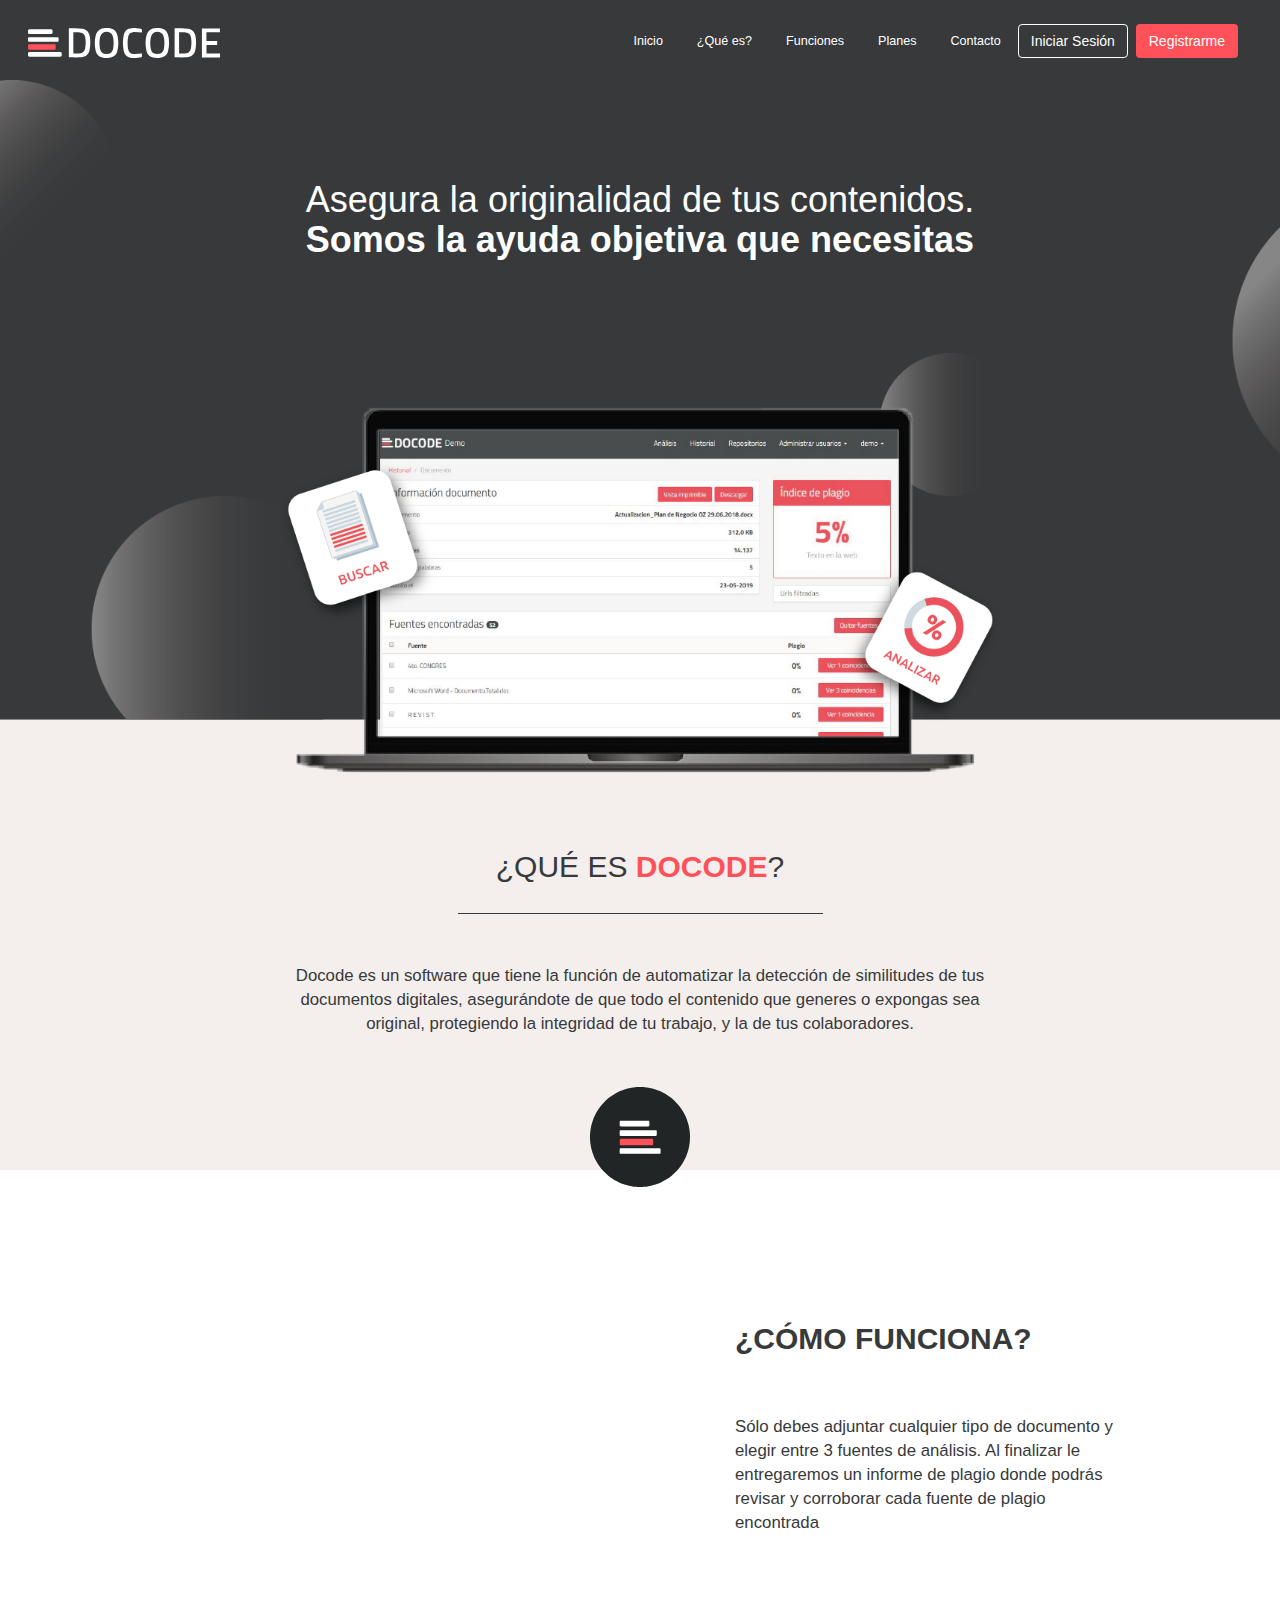
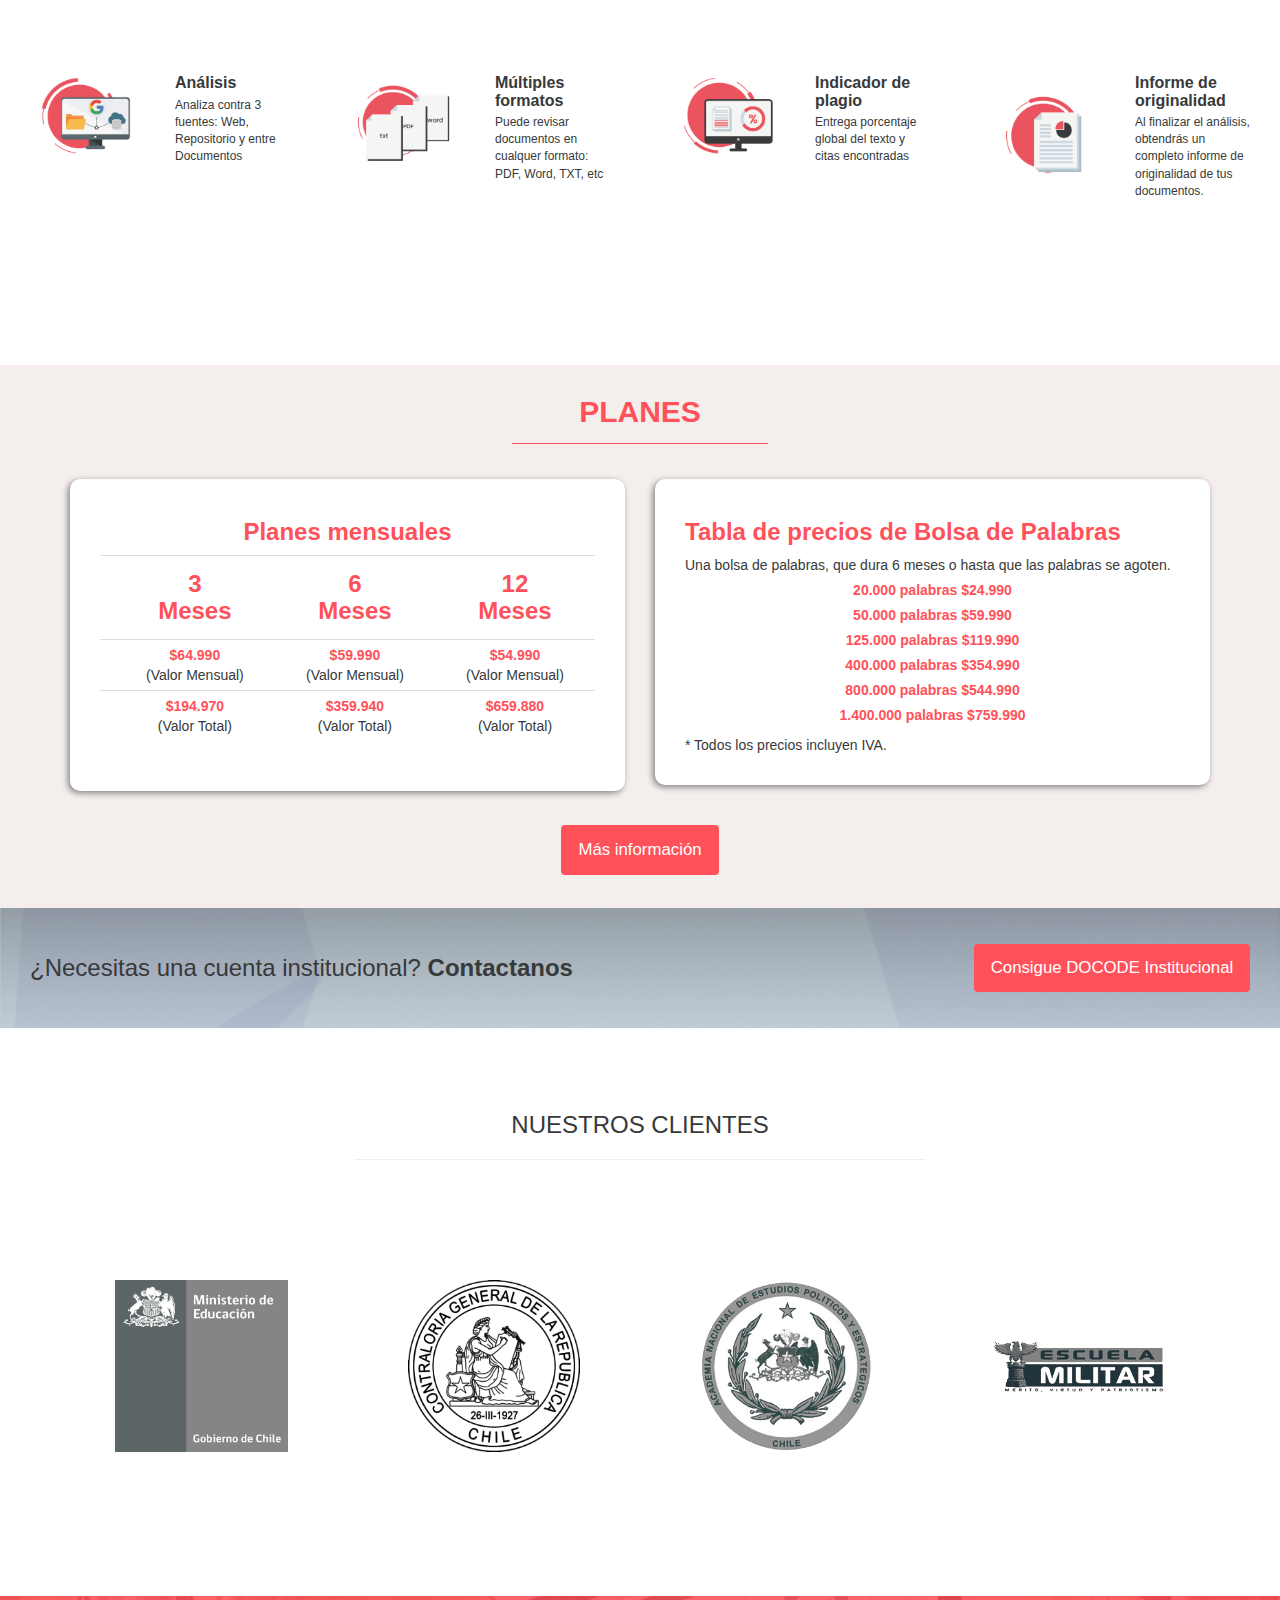
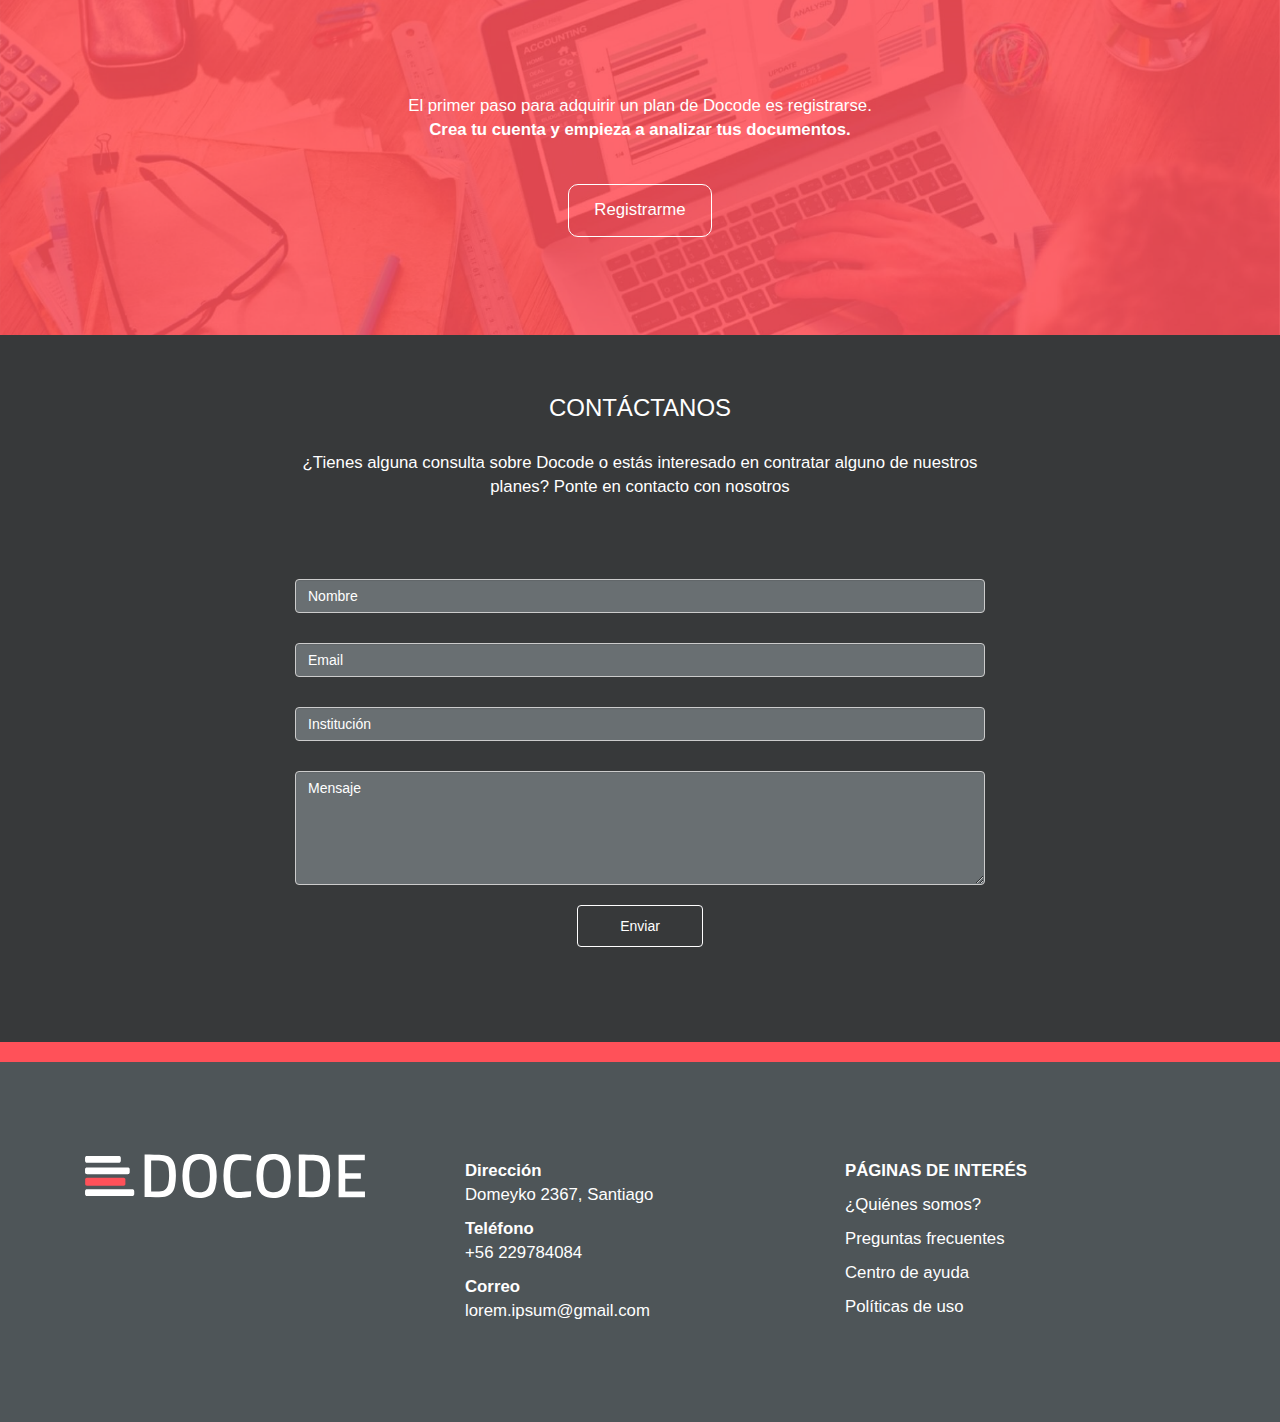
==== commit f1065754: "planes" ====
--- a/index.html
+++ b/index.html
@@ -78,7 +78,7 @@
     </div>
   </div>
 
-  
+
   <div class="functions row">
 
     <div class="col-lg-3 col-sm-6">
@@ -92,7 +92,7 @@
         </div>
       </div>
     </div>
-    
+
     <div class="col-lg-3 col-sm-6">
       <div class="row d-flex">
         <div class="col-xs-6">
@@ -131,8 +131,83 @@
 
   </div>
 
-
   <div class="plans">
+    <h2 class="text-center"><b>PLANES</b></h2>
+    <hr class="hr-plans">
+    <div class="container">
+      <div class="row">
+        <div class="col-md-6">
+          <div class="plans_card">
+            <h3 class="text-center">Planes mensuales</h3>
+            <table class="table table-condensed">
+              <th>
+              <td class="text-center">
+                <h3>3<br>Meses</h3>
+              </td>
+              <td class="text-center">
+                <h3>6<br>Meses</h3>
+              </td>
+              <td class="text-center">
+                <h3>12<br>Meses</h3>
+              </td>
+              </th>
+              <tr>
+                <td></td>
+                <td class="text-center">
+                  <p><span class="text-bold text-red">$64.990</span><br>(Valor Mensual)</p>
+                </td>
+                <td class="text-center">
+                  <p><span class="text-bold text-red">$59.990</span><br>(Valor Mensual)</p>
+                </td>
+                <td class="text-center">
+                  <p><span class="text-bold text-red">$54.990</span><br>(Valor Mensual)</p>
+                </td>
+              </tr>
+              <tr>
+                <td></td>
+                <td class="text-center">
+                  <p><span class="text-bold text-red">$194.970</span><br>(Valor Total)</p>
+                </td>
+                <td class="text-center">
+                  <p><span class="text-bold text-red">$359.940</span><br>(Valor Total)</p>
+                </td>
+                <td class="text-center">
+                  <p><span class="text-bold text-red">$659.880</span><br>(Valor Total)</p>
+                </td>
+              </tr>
+            </table>
+          </div>
+        </div>
+        <div class="col-md-6">
+          <div class="plans_card">
+            <h3> Tabla de precios de Bolsa de Palabras </h3>
+            <p>Una bolsa de palabras, que dura 6 meses o hasta que las palabras se agoten.</p>
+            <ul class="text-center plans-bags">
+              <li>20.000 palabras $24.990</li>
+              <li>50.000 palabras $59.990</li>
+              <li>125.000 palabras $119.990</li>
+              <li>400.000 palabras $354.990</li>
+              <li>800.000 palabras $544.990</li>
+              <li>1.400.000 palabras $759.990</li>
+            </ul>
+            <p>* Todos los precios incluyen IVA.</p>
+
+          </div>
+        </div>
+
+      </div>
+      <div class="plan-button">
+        <button type="button" class="btn">Más información</button>
+      </div>
+    </div>
+    <div class="inst-plans">
+      <h3>¿Necesitas una cuenta institucional? <b>Contactanos</b></h3>
+      <button class="btn">Consigue DOCODE Institucional</button>
+    </div>
+  </div>
+
+
+  <!-- <div class="plans">
     <div class="container">
       <div id="planes" class="row">
         <div class="col-md-6 col-card">
@@ -169,7 +244,9 @@
         <button type="button" class="btn">Más información</button>
       </div>
     </div>
-  </div>
+  </div> -->
+
+
   <div class="clients">
     <div class="container">
       <h3>NUESTROS CLIENTES</h3>
--- a/src/sass/style.css
+++ b/src/sass/style.css
@@ -136,7 +136,7 @@
   display: -webkit-box;
   display: -ms-flexbox;
   display: flex;
-  background-color: #EDEDED;
+  background-color: #f4eeed;
   -webkit-box-orient: vertical;
   -webkit-box-direction: normal;
       -ms-flex-direction: column;
@@ -219,10 +219,6 @@
   width: 100%;
 }
 
-main .text-red {
-  color: #FF5159;
-}
-
 main .logo-min {
   width: 100px;
   margin-left: auto;
@@ -230,6 +226,14 @@
   margin-bottom: -50px;
 }
 
+.text-red {
+  color: #FF5159;
+}
+
+.text-bold {
+  font-weight: bold;
+}
+
 .content {
   margin-top: 8em;
 }
@@ -357,10 +361,42 @@
 }
 
 .plans {
-  background-color: #EDEDED;
+  background-color: #f4eeed;
   margin-top: 15rem;
   position: relative;
   min-height: 50vh;
+}
+
+.plans h2 {
+  padding-top: 1em !important;
+  color: #FF5159;
+}
+
+.plans .hr-plans {
+  border-top: 1px solid #FF5159;
+  width: 20%;
+  margin: 15px auto;
+}
+
+.plans .plans_card {
+  background: white;
+  padding: 3rem;
+  border-radius: 10px;
+  margin: 20px 0;
+  -webkit-box-shadow: -2px 2px 6px gray;
+          box-shadow: -2px 2px 6px gray;
+}
+
+.plans .plans_card h3 {
+  color: #FF5159;
+  font-weight: bold;
+  margin: 10px 0;
+}
+
+.plans .plans_card .plans-bags li {
+  margin: 5px 0;
+  color: #FF5159;
+  font-weight: bold;
 }
 
 .plans .col-card {
@@ -432,7 +468,7 @@
   -webkit-box-pack: center;
       -ms-flex-pack: center;
           justify-content: center;
-  margin-top: 6em;
+  margin-top: 1em;
 }
 
 .plans .plan-button button {
@@ -440,13 +476,57 @@
   background: #FF5159;
   font-size: 1.2em;
   padding: .7em 1em;
-  margin-bottom: 5em;
+  margin-bottom: 2em;
   -webkit-transition: .3s;
   transition: .3s;
 }
 
 .plans .plan-button button:hover {
   background-color: #ff1e28;
+}
+
+.inst-plans {
+  background: url("../assets/bg-ice.jpg");
+  min-height: 120px;
+  background-size: cover;
+  padding: 3rem;
+  display: -webkit-box;
+  display: -ms-flexbox;
+  display: flex;
+  -webkit-box-align: center;
+      -ms-flex-align: center;
+          align-items: center;
+  -webkit-box-pack: justify;
+      -ms-flex-pack: justify;
+          justify-content: space-between;
+}
+
+@media (max-width: 599px) {
+  .inst-plans {
+    display: block;
+    text-align: center;
+  }
+}
+
+.inst-plans button {
+  color: white;
+  border: none;
+  background: #FF5159;
+  font-size: 1.2em;
+  padding: .7em 1em;
+  -webkit-transition: .3s;
+  transition: .3s;
+}
+
+@media (max-width: 599px) {
+  .inst-plans button {
+    margin-top: 20px;
+  }
+}
+
+.inst-plans button:hover {
+  background-color: #ff1e28;
+  color: white;
 }
 
 .clients {
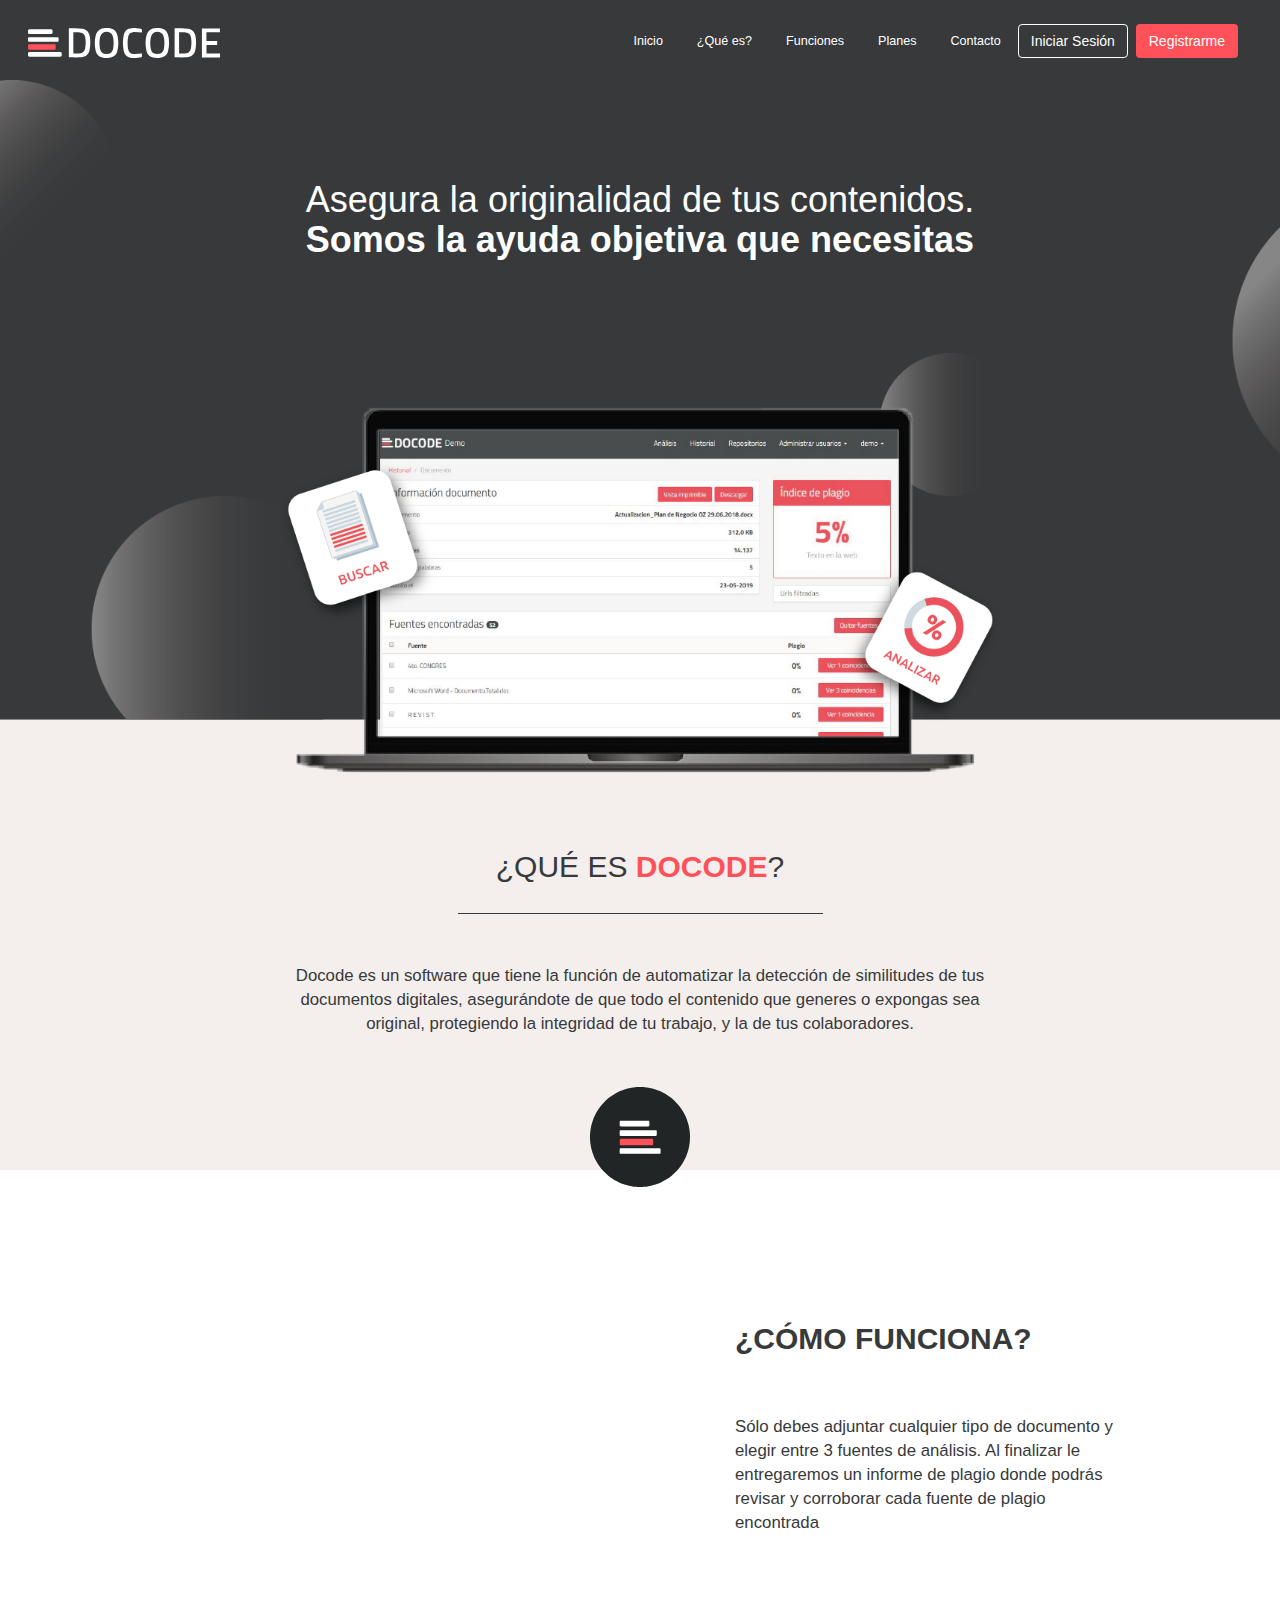
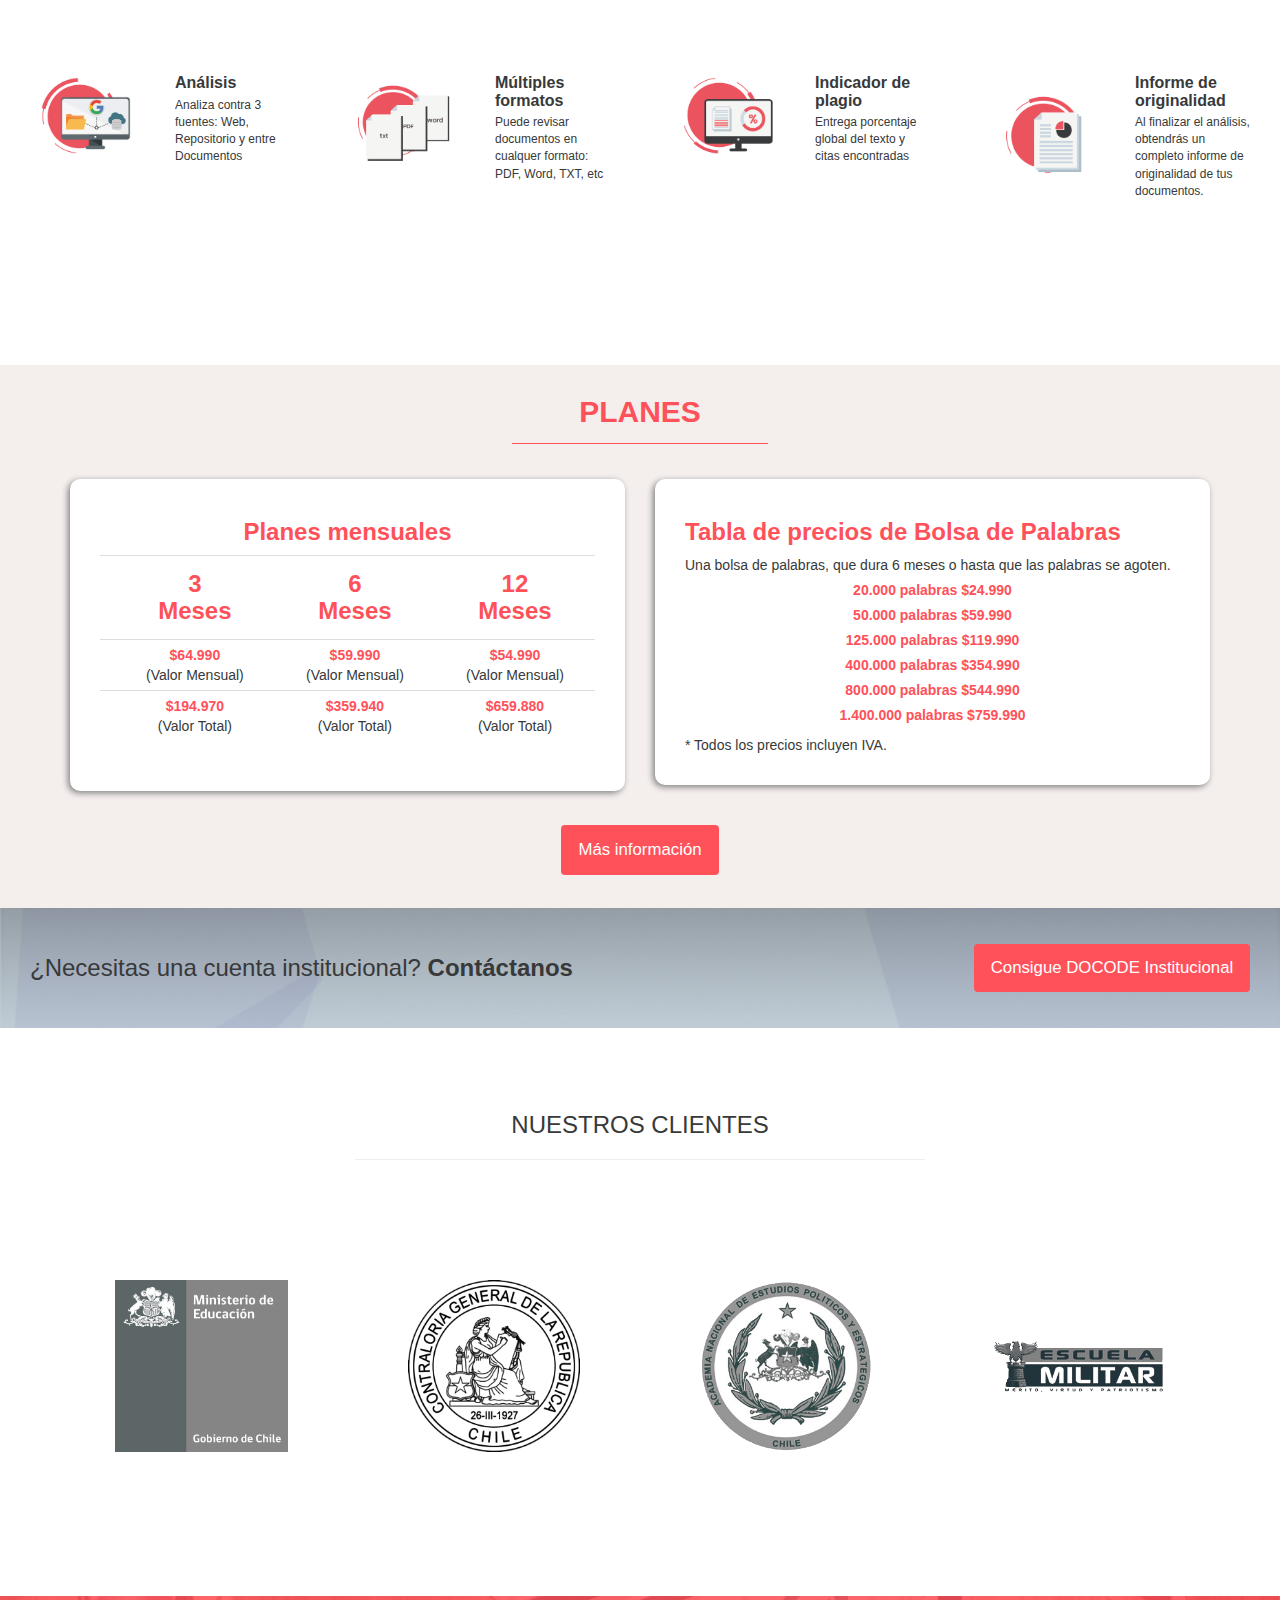
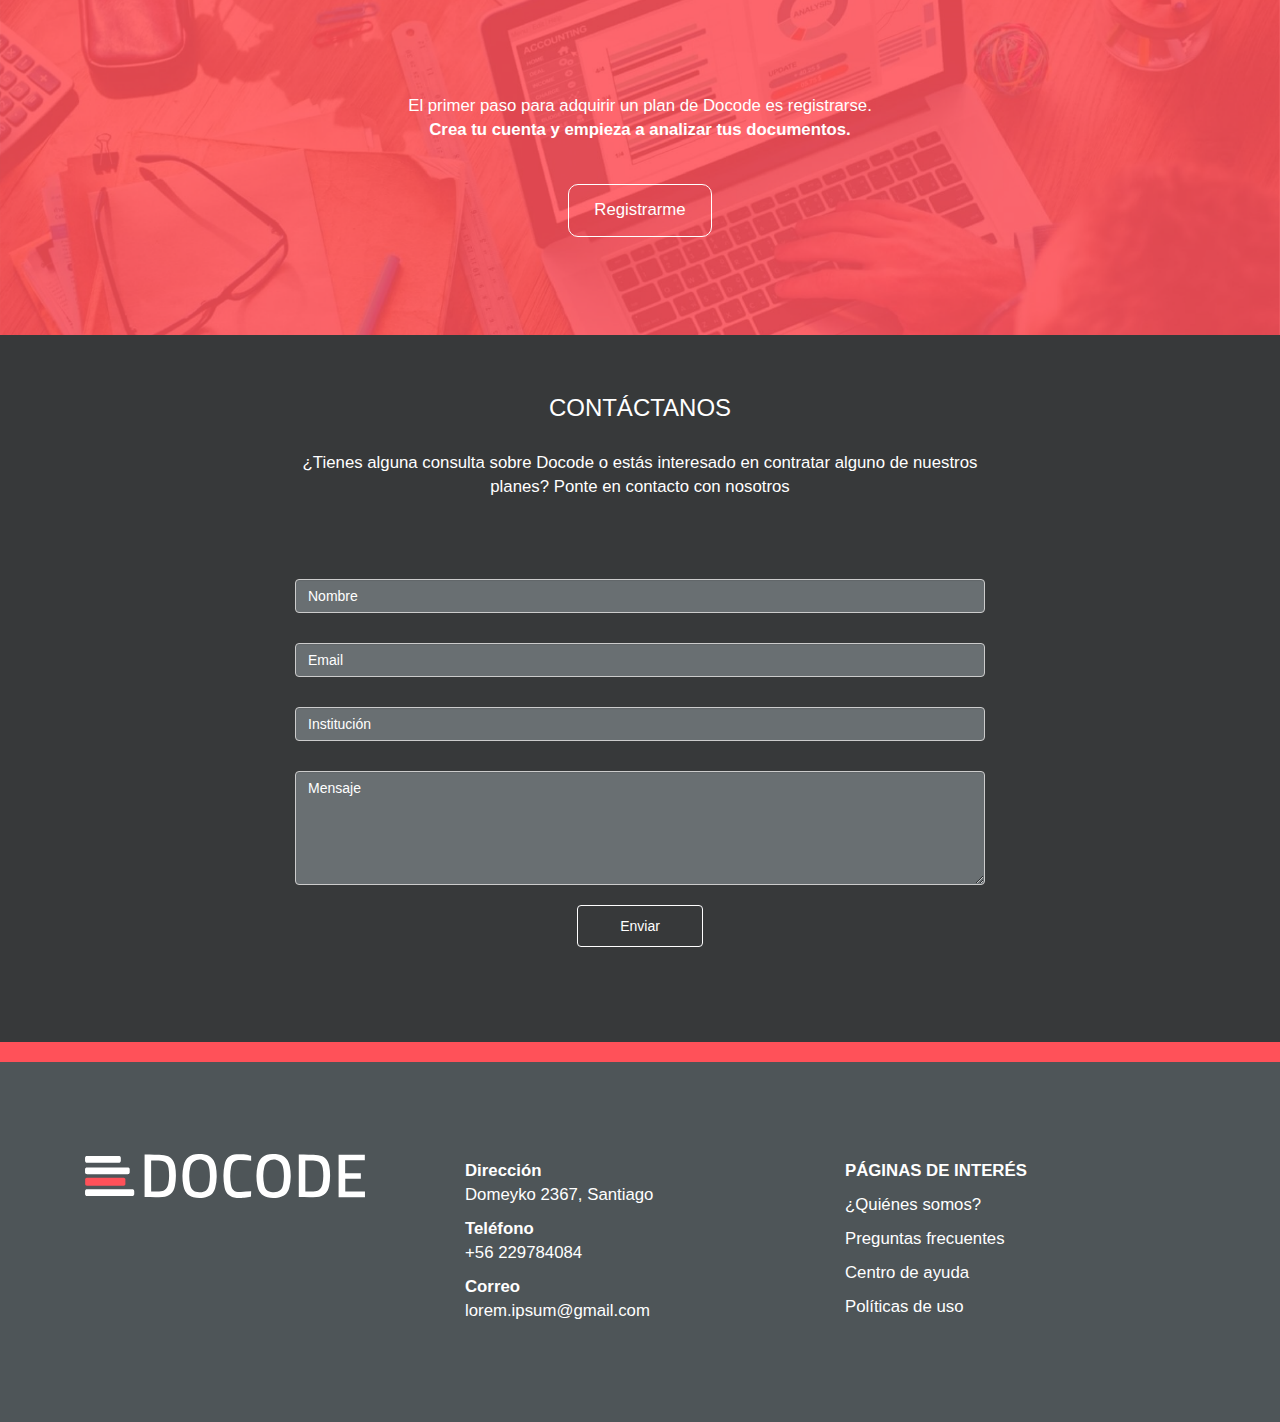
==== commit 7e32b16d: "planes" ====
--- a/index.html
+++ b/index.html
@@ -201,7 +201,7 @@
       </div>
     </div>
     <div class="inst-plans">
-      <h3>¿Necesitas una cuenta institucional? <b>Contactanos</b></h3>
+      <h3>¿Necesitas una cuenta institucional? <b>Contáctanos</b></h3>
       <button class="btn">Consigue DOCODE Institucional</button>
     </div>
   </div>
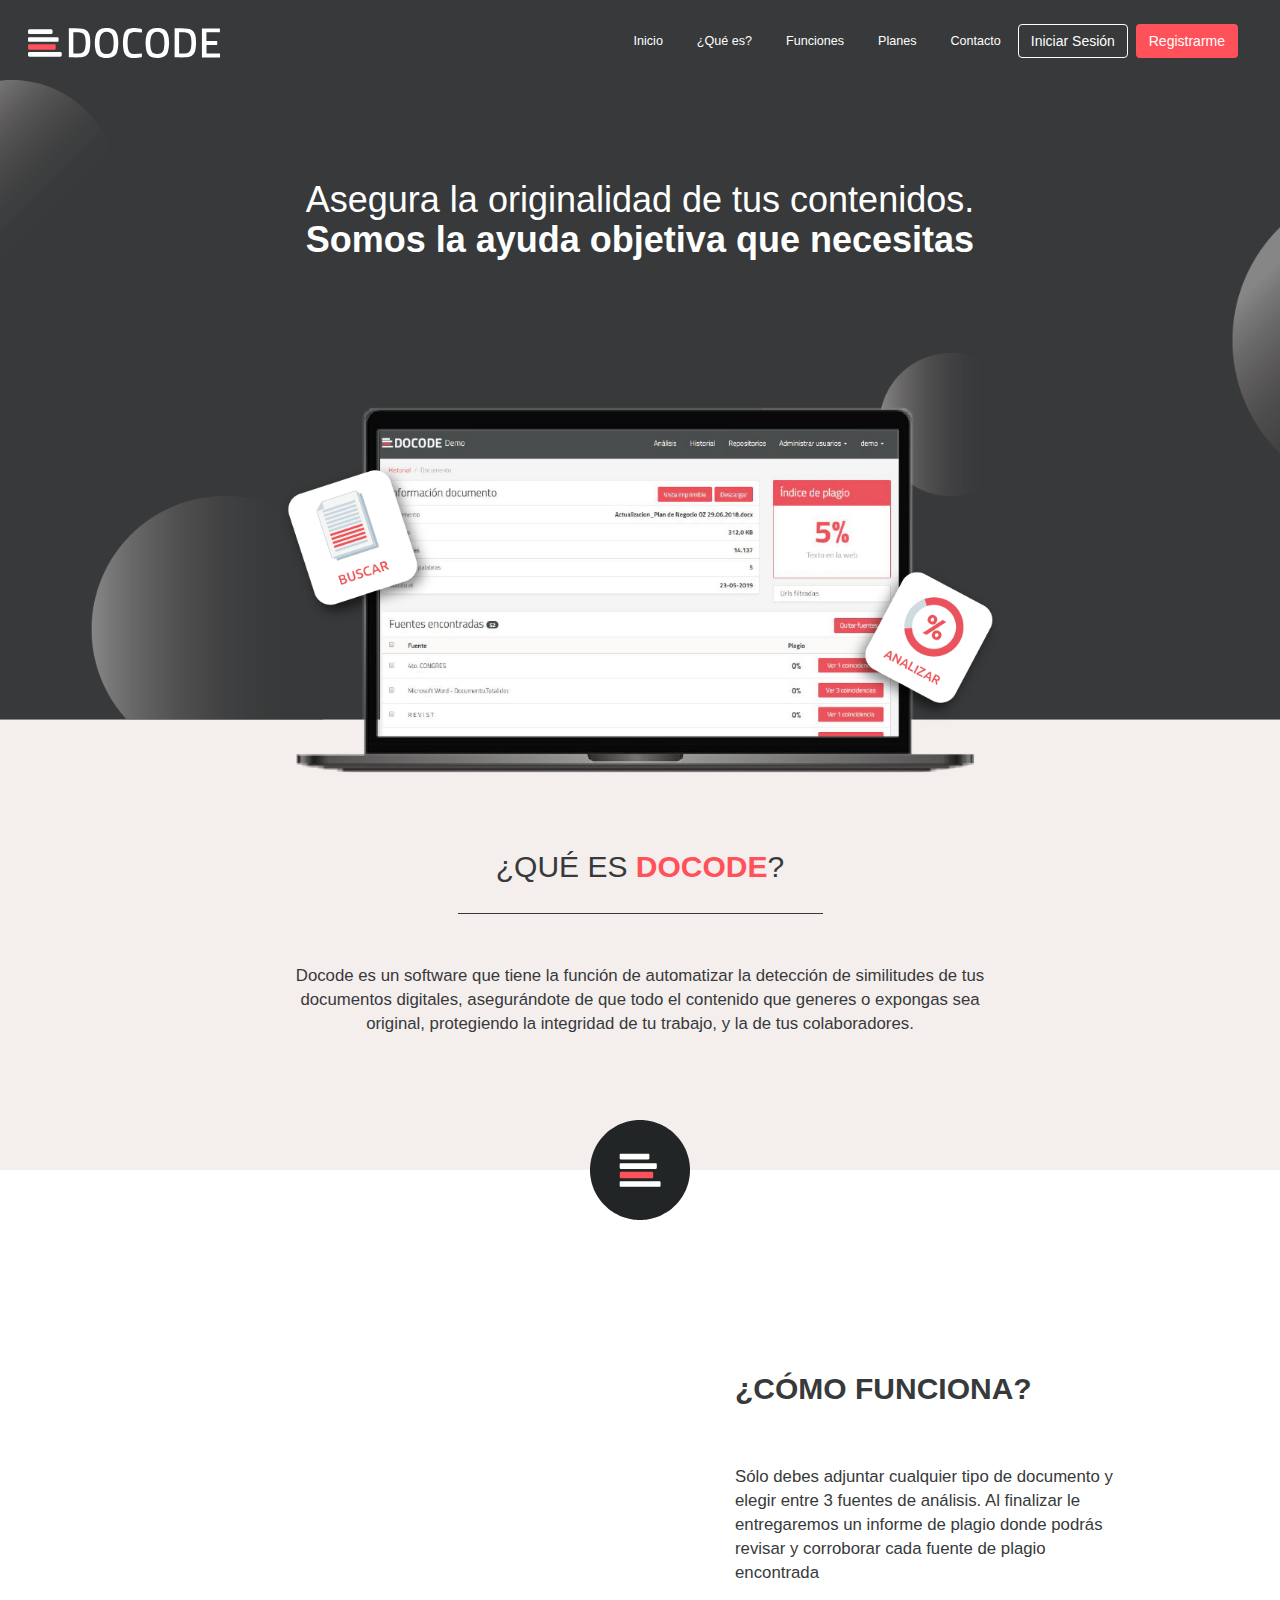
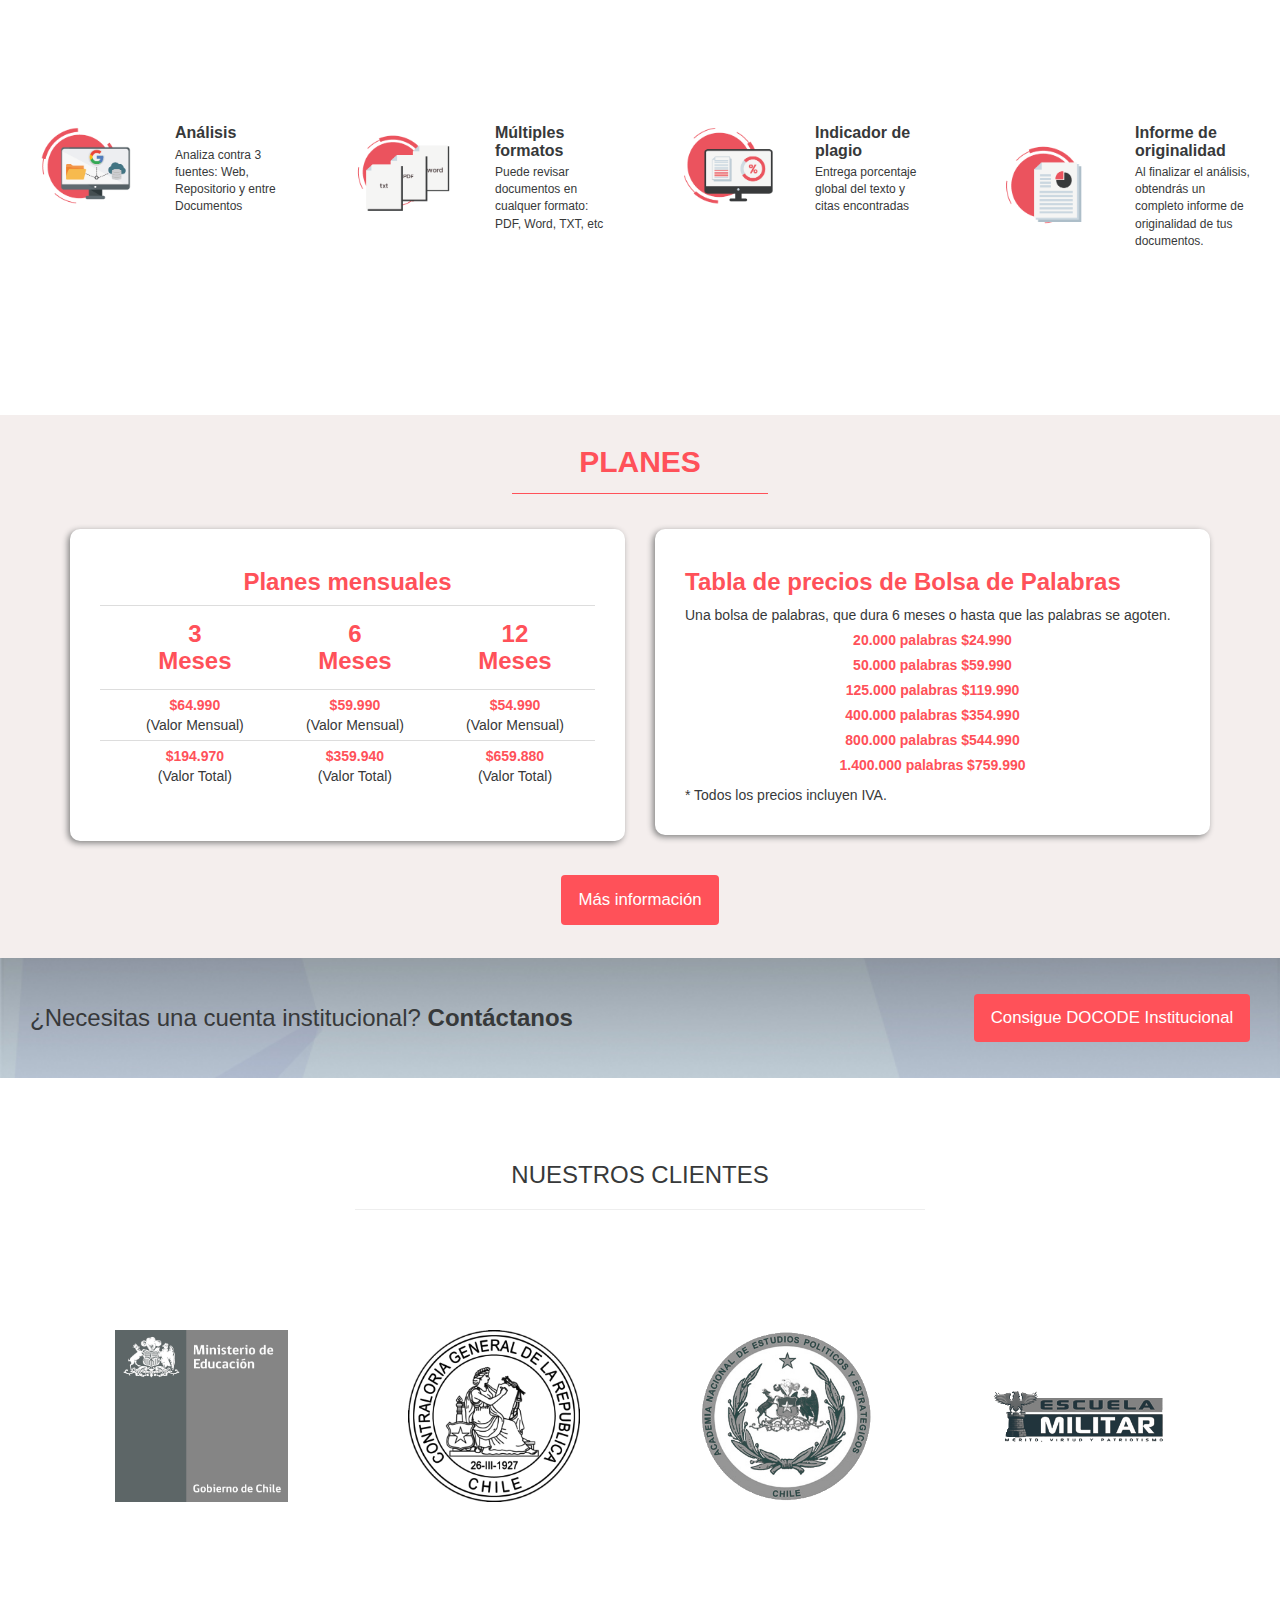
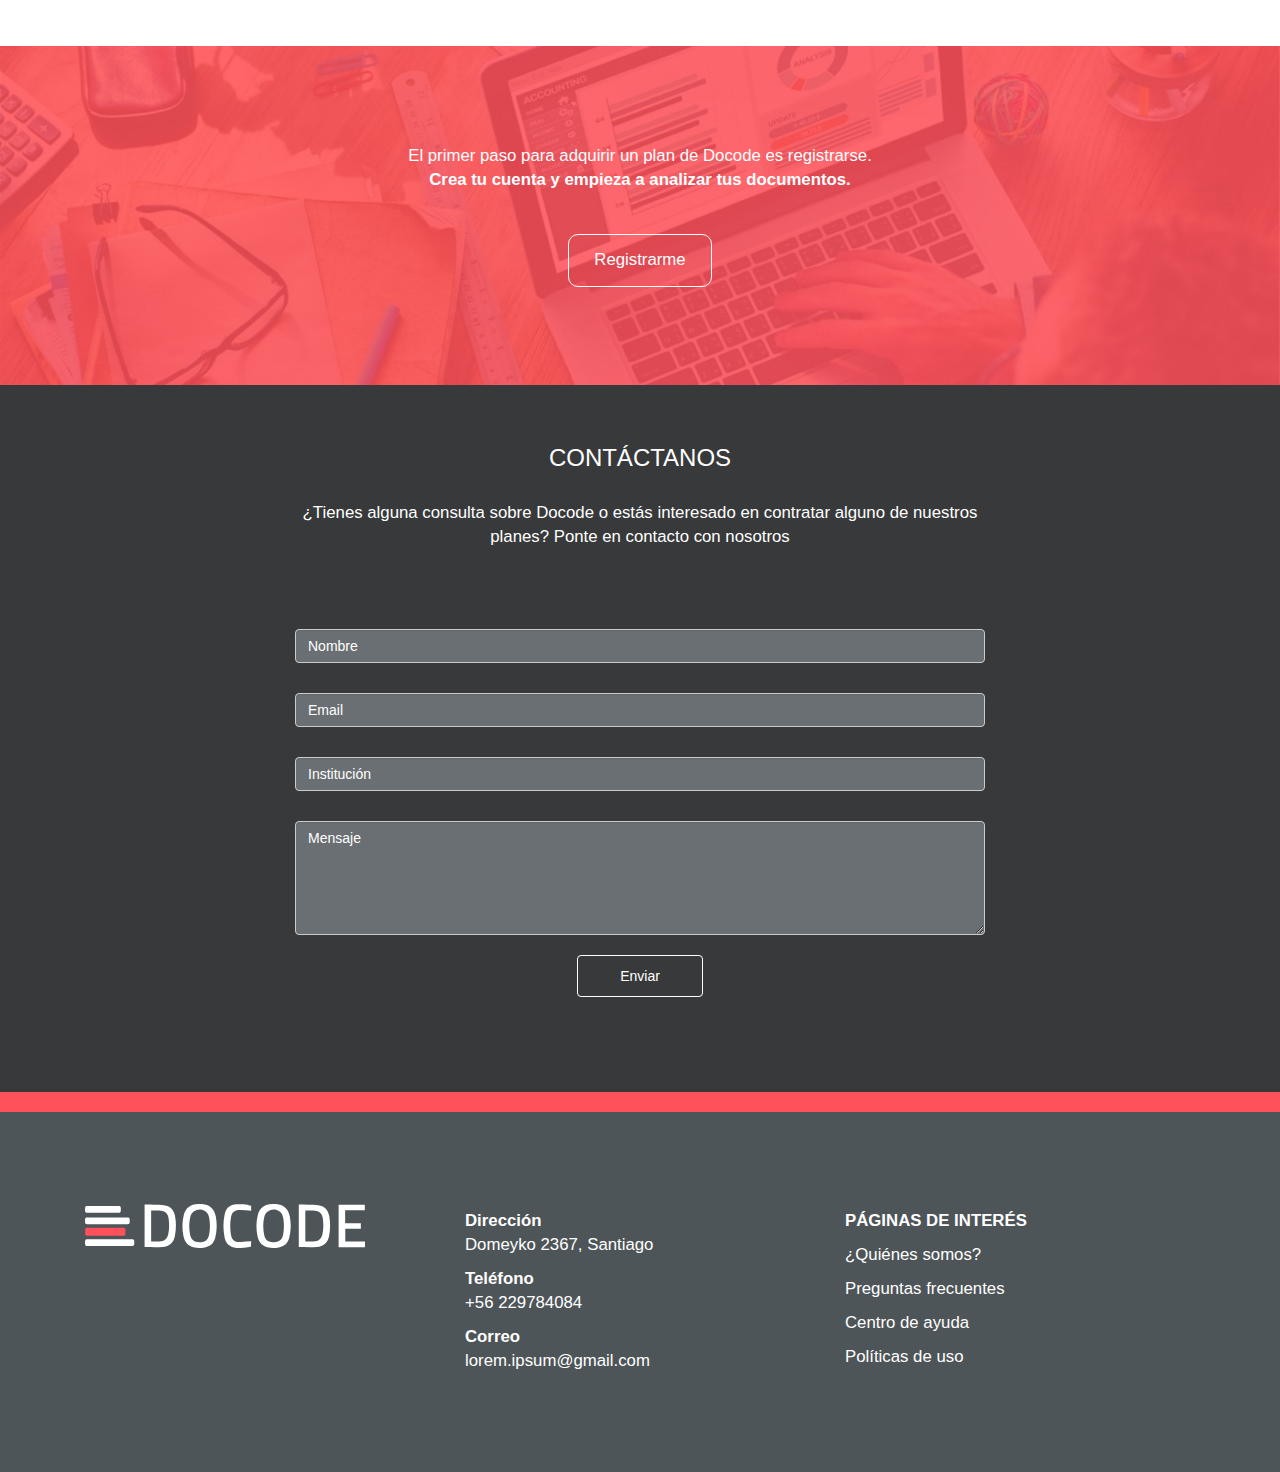
==== commit 5c325056: "arreglando altura y posición logo container" ====
--- a/index.html
+++ b/index.html
@@ -55,8 +55,9 @@
         </p>
       </div>
     </div>
-    <img class="logo-min" src="./src/assets/logomini-01.svg" alt="">
+    
   </main>
+  <img class="logo-min d-block" src="./src/assets/logomini-01.svg" alt="">
   <div class="content">
     <div class="container">
       <div class="row">
--- a/src/sass/style.css
+++ b/src/sass/style.css
@@ -215,15 +215,15 @@
 
 main .container p {
   font-size: 1.2em;
-  padding: 3em 0;
+  padding: 3em 0 7em;
   width: 100%;
 }
 
-main .logo-min {
+.logo-min {
   width: 100px;
   margin-left: auto;
   margin-right: auto;
-  margin-bottom: -50px;
+  margin-top: -50px;
 }
 
 .text-red {
